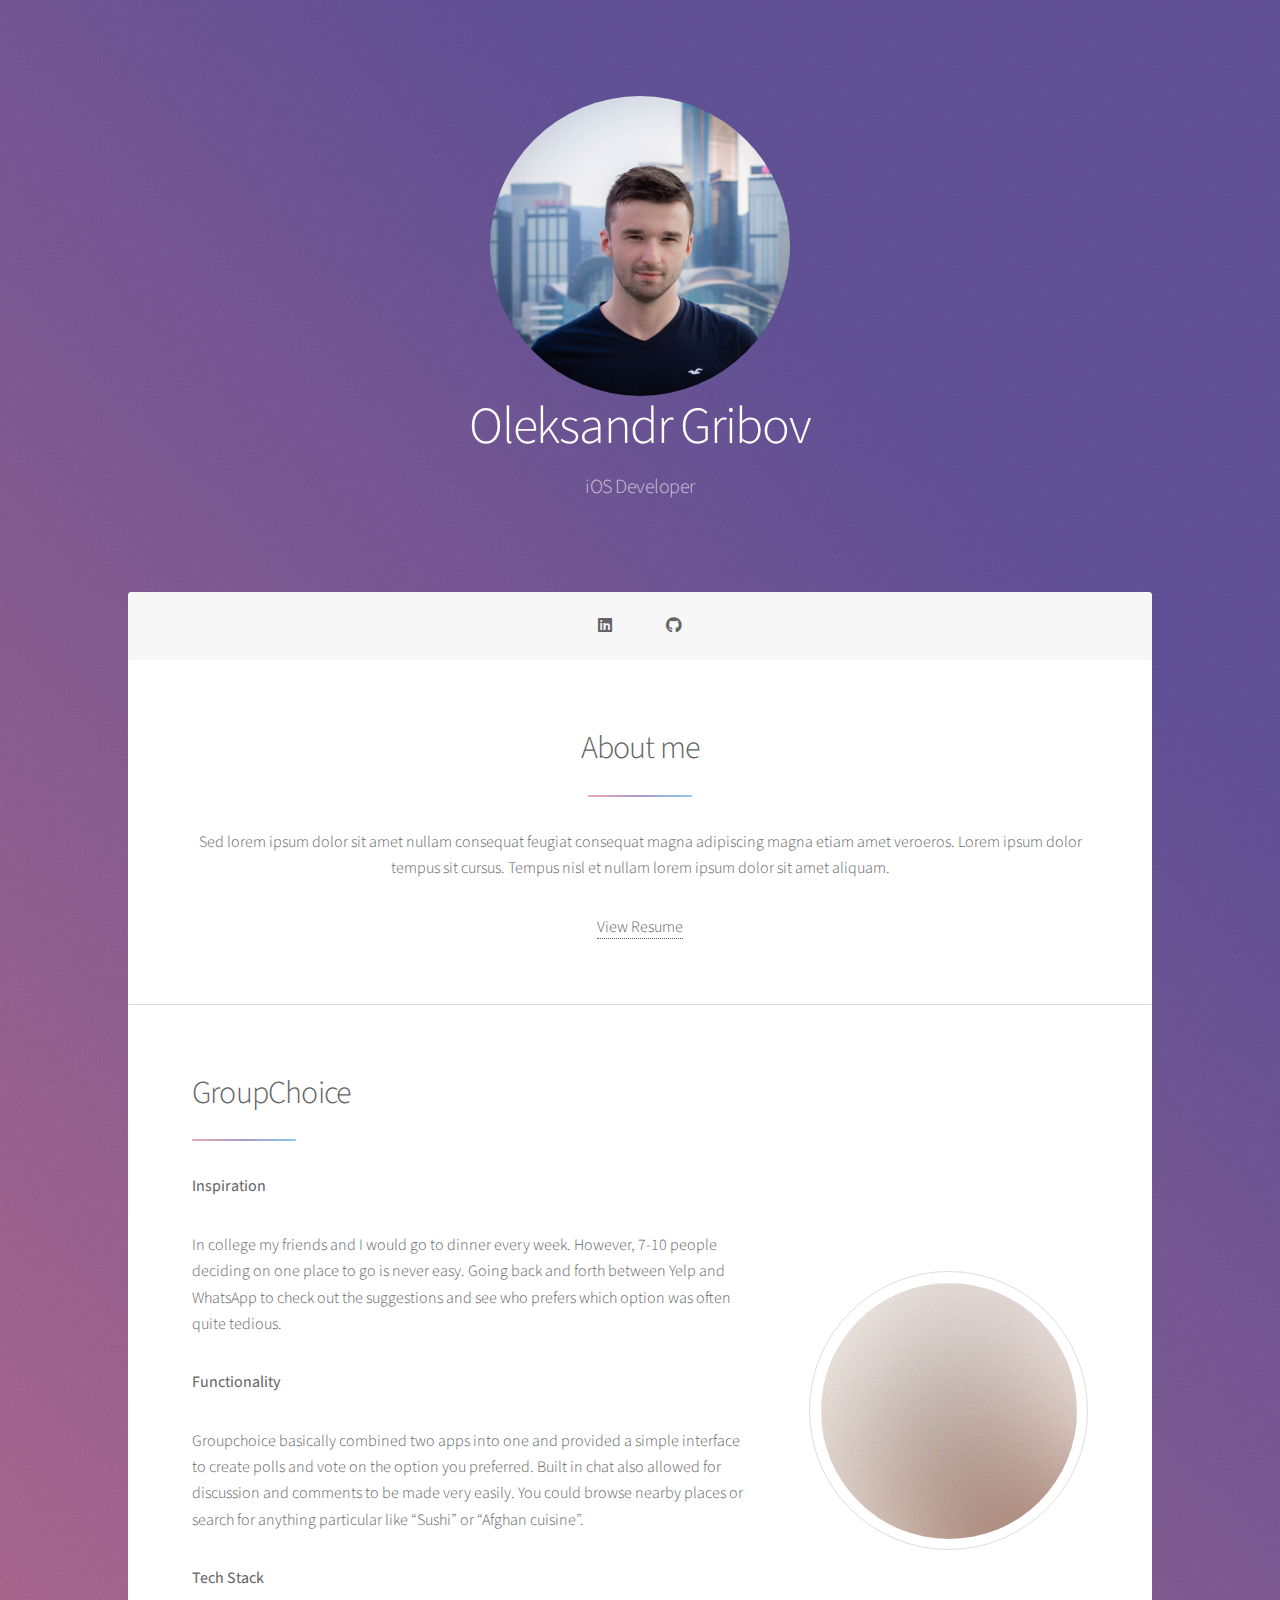
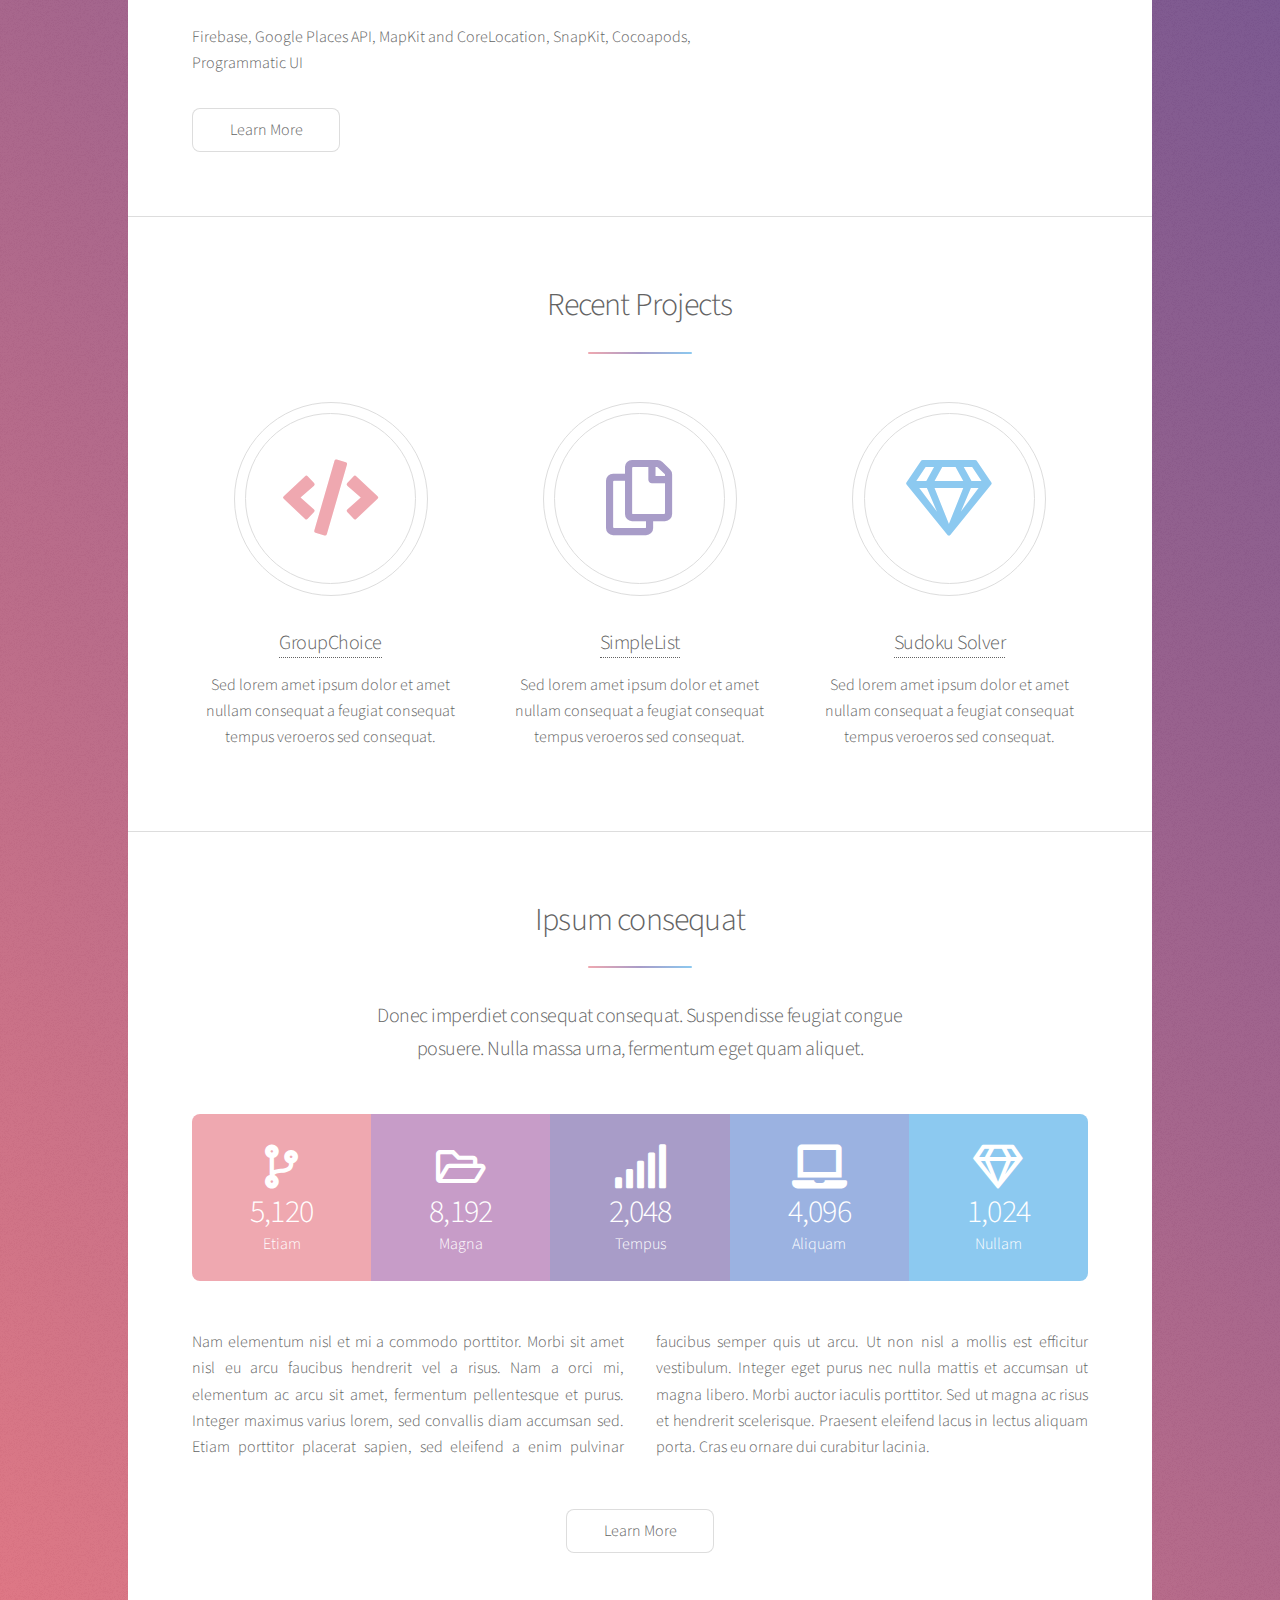
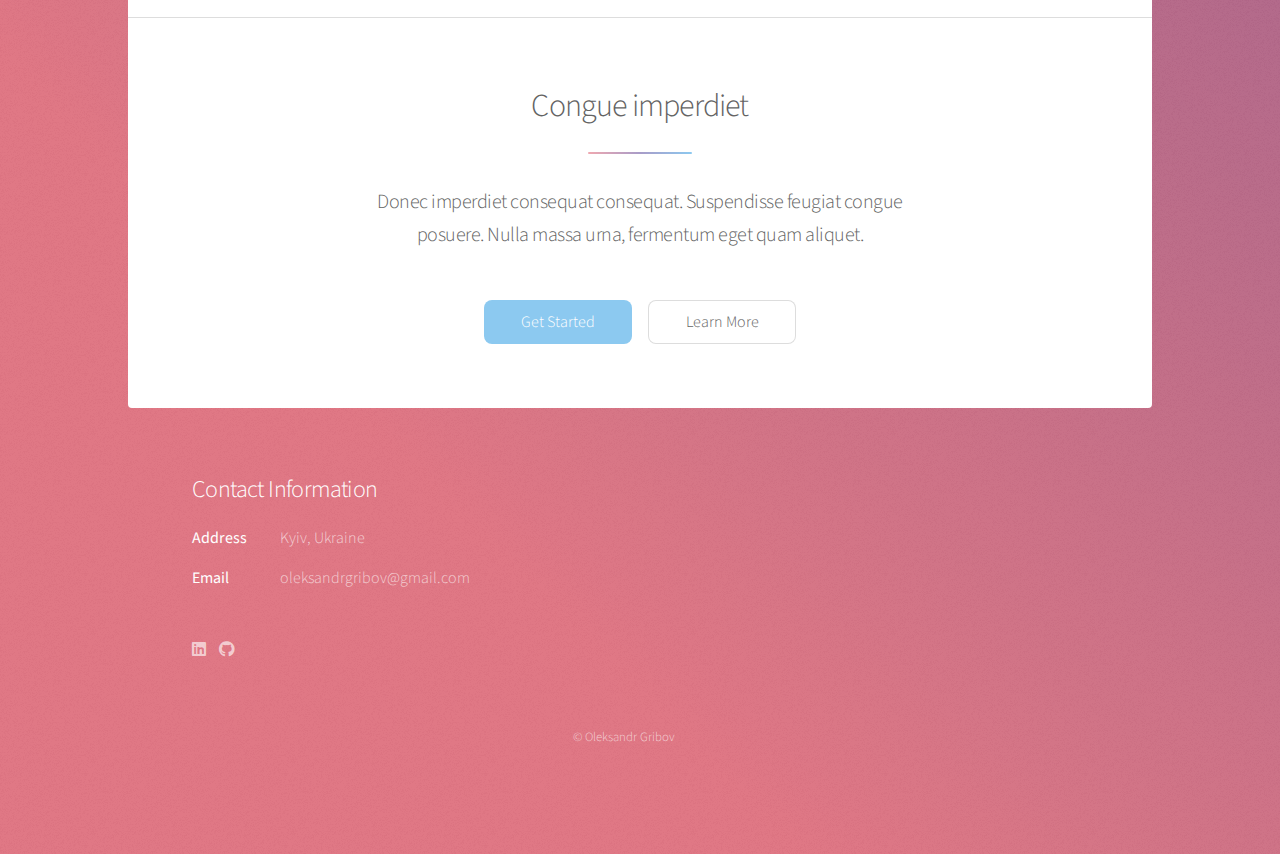
==== index.html @ 86260052 "website files" ====
<!DOCTYPE HTML>
<!--
	Stellar by HTML5 UP
	html5up.net | @ajlkn
	Free for personal and commercial use under the CCA 3.0 license (html5up.net/license)
-->
<html>
	<head>
		<title>Stellar by HTML5 UP</title>
		<meta charset="utf-8" />
		<meta name="viewport" content="width=device-width, initial-scale=1, user-scalable=no" />
		<link rel="stylesheet" href="assets/css/main.css" />
		<noscript><link rel="stylesheet" href="assets/css/noscript.css" /></noscript>
	</head>
	<body class="is-preload">

		<!-- Wrapper -->
			<div id="wrapper">

				<!-- Header -->
					<header id="header" class="alt">
						<div class="image-cropper">
							<img src="images/profile_logo.JPG" class="rounded" />
						</div>
<!-- <span class="logo"><img src="images/profile_logo.JPG" class="rounded" /></span> -->
						<h1>Oleksandr Gribov</h1>
						<p>iOS Developer</p>
					</header>

				<!-- Nav -->
					<nav id="nav">
						<ul>
							<li><a href="https://www.linkedin.com/in/oleksandrgribov/" class="icon brands fa-linkedin"><span class="label">LinkedIn</span></a></li>
							<li><a href="https://github.com/oleksandr-gribov" class="icon brands fa-github"><span class="label">GitHub</span></a></li>
						</ul>
					</nav>

				<!-- Main -->
					<div id="main">

						<!-- Introduction -->
							<section id="intro" class="main special">
								<div class="spotlight">
									<div class="content">
										<header class="major">
											<h2>About me</h2>
										</header>
										<p>Sed lorem ipsum dolor sit amet nullam consequat feugiat consequat magna
										adipiscing magna etiam amet veroeros. Lorem ipsum dolor tempus sit cursus.
										Tempus nisl et nullam lorem ipsum dolor sit amet aliquam.</p>
										<ul class="actions special">
											<li><a href="resumeChecking.pdf" target="_blank">View Resume</a></li>
										</ul>
									</div>
									
								</div>
								
							</section>
							<!-- TEST Section -->
							<section id="intro" class="main">
								<div class="spotlight">
									<div class="content">
										<header class="major">
											<h2>GroupChoice</h2>
										</header>
										<p><b>Inspiration</b></p>
										<p> In college my friends and I would go to dinner every week. 
											 However, 7-10 people deciding on one place to go is never easy. 
											 Going back and forth between Yelp and WhatsApp to check out the suggestions
											  and see who prefers which option was often quite tedious.</p>
										<p> <b>Functionality </b></p>
										<p> Groupchoice basically combined two apps into one and provided a simple interface to create polls and vote on the option
											 you preferred. Built in chat also allowed for discussion and comments to be made very easily. 
											 You could browse nearby places or search for anything particular like “Sushi” or “Afghan cuisine”. </p>
										<p> <b>Tech Stack </b></p>
										<p> Firebase, Google Places API, MapKit and CoreLocation, SnapKit, Cocoapods, Programmatic UI </p>
										<ul class="actions">
											<li><a href="generic.html" class="button">Learn More</a></li>
										</ul>
									</div>
									<span class="image"><img src="images/pic01.jpg" alt="" /></span>
								</div>
							</section>
						<!-- First Section -->
							<section id="first" class="main special">
								<header class="major">
									<h2>Recent Projects</h2>
								</header>
								<ul class="features">
									<li>
										<span class="icon solid major style1 fa-code"></span>
										<h3><a href="GroupChoice.html.html" class="title">GroupChoice</a></h3>
										<p>Sed lorem amet ipsum dolor et amet nullam consequat a feugiat consequat tempus veroeros sed consequat.</p>
									</li>
									<li>
										<span class="icon major style3 fa-copy"></span>
										<h3><a href="generic.html" class="title">SimpleList</a></h3>
										<p>Sed lorem amet ipsum dolor et amet nullam consequat a feugiat consequat tempus veroeros sed consequat.</p>
									</li>
									<li>
										<span class="icon major style5 fa-gem"></span>
										<h3><a href="generic.html" class="title">Sudoku Solver</a></h3>
										<p>Sed lorem amet ipsum dolor et amet nullam consequat a feugiat consequat tempus veroeros sed consequat.</p>
									</li>
								</ul>
								<footer class="major">
									
								</footer>
							</section>

						<!-- Second Section -->
							<section id="second" class="main special">
								<header class="major">
									<h2>Ipsum consequat</h2>
									<p>Donec imperdiet consequat consequat. Suspendisse feugiat congue<br />
									posuere. Nulla massa urna, fermentum eget quam aliquet.</p>
								</header>
								<ul class="statistics">
									<li class="style1">
										<span class="icon solid fa-code-branch"></span>
										<strong>5,120</strong> Etiam
									</li>
									<li class="style2">
										<span class="icon fa-folder-open"></span>
										<strong>8,192</strong> Magna
									</li>
									<li class="style3">
										<span class="icon solid fa-signal"></span>
										<strong>2,048</strong> Tempus
									</li>
									<li class="style4">
										<span class="icon solid fa-laptop"></span>
										<strong>4,096</strong> Aliquam
									</li>
									<li class="style5">
										<span class="icon fa-gem"></span>
										<strong>1,024</strong> Nullam
									</li>
								</ul>
								<p class="content">Nam elementum nisl et mi a commodo porttitor. Morbi sit amet nisl eu arcu faucibus hendrerit vel a risus. Nam a orci mi, elementum ac arcu sit amet, fermentum pellentesque et purus. Integer maximus varius lorem, sed convallis diam accumsan sed. Etiam porttitor placerat sapien, sed eleifend a enim pulvinar faucibus semper quis ut arcu. Ut non nisl a mollis est efficitur vestibulum. Integer eget purus nec nulla mattis et accumsan ut magna libero. Morbi auctor iaculis porttitor. Sed ut magna ac risus et hendrerit scelerisque. Praesent eleifend lacus in lectus aliquam porta. Cras eu ornare dui curabitur lacinia.</p>
								<footer class="major">
									<ul class="actions special">
										<li><a href="generic.html" class="button">Learn More</a></li>
									</ul>
								</footer>
							</section>

						<!-- Get Started -->
							<section id="cta" class="main special">
								<header class="major">
									<h2>Congue imperdiet</h2>
									<p>Donec imperdiet consequat consequat. Suspendisse feugiat congue<br />
									posuere. Nulla massa urna, fermentum eget quam aliquet.</p>
								</header>
								<footer class="major">
									<ul class="actions special">
										<li><a href="generic.html" class="button primary">Get Started</a></li>
										<li><a href="generic.html" class="button">Learn More</a></li>
									</ul>
								</footer>
							</section>

					</div>

				<!-- Footer -->
					<footer id="footer">
						<section>
							<h2>Contact Information</h2>
							<dl class="alt">
								<dt>Address</dt>
								<dd>Kyiv, Ukraine</dd>
								<dt>Email</dt>
								<dd>oleksandrgribov@gmail.com</dd>
							</dl>
							<ul class="icons">
								
								<li><a href="https://www.linkedin.com/in/oleksandrgribov/" class="icon brands fa-linkedin"><span class="label">LinkedIn</span></a></li>
							<li><a href="https://github.com/oleksandr-gribov" class="icon brands fa-github"><span class="label">GitHub</span></a></li>
						
							</ul>
						</section>
						<p class="copyright">&copy; Oleksandr Gribov</p>
					</footer>

			</div>

		<!-- Scripts -->
			<script src="assets/js/jquery.min.js"></script>
			<script src="assets/js/jquery.scrollex.min.js"></script>
			<script src="assets/js/jquery.scrolly.min.js"></script>
			<script src="assets/js/browser.min.js"></script>
			<script src="assets/js/breakpoints.min.js"></script>
			<script src="assets/js/util.js"></script>
			<script src="assets/js/main.js"></script>

	</body>
</html>
---- assets/css/main.css ----
@import url(fontawesome-all.min.css);
@import 'https://fonts.googleapis.com/css?family=Source+Sans+Pro:300,400';

/*
	Stellar by HTML5 UP
	html5up.net | @ajlkn
	Free for personal and commercial use under the CCA 3.0 license (html5up.net/license)
*/

html, body, div, span, applet, object,
iframe, h1, h2, h3, h4, h5, h6, p, blockquote,
pre, a, abbr, acronym, address, big, cite,
code, del, dfn, em, img, ins, kbd, q, s, samp,
small, strike, strong, sub, sup, tt, var, b,
u, i, center, dl, dt, dd, ol, ul, li, fieldset,
form, label, legend, table, caption, tbody,
tfoot, thead, tr, th, td, article, aside,
canvas, details, embed, figure, figcaption,
footer, header, hgroup, menu, nav, output, ruby,
section, summary, time, mark, audio, video {
	margin: 0;
	padding: 0;
	border: 0;
	font-size: 100%;
	font: inherit;
	vertical-align: baseline;}

article, aside, details, figcaption, figure,
footer, header, hgroup, menu, nav, section {
	display: block;}

body {
	line-height: 1;
}

ol, ul {
	list-style: none;
}

blockquote, q {
	quotes: none;
}

	blockquote:before, blockquote:after, q:before, q:after {
		content: '';
		content: none;
	}

table {
	border-collapse: collapse;
	border-spacing: 0;
}

body {
	-webkit-text-size-adjust: none;
}

mark {
	background-color: transparent;
	color: inherit;
}

input::-moz-focus-inner {
	border: 0;
	padding: 0;
}

input, select, textarea {
	-moz-appearance: none;
	-webkit-appearance: none;
	-ms-appearance: none;
	appearance: none;
}

/* Basic */

	@-ms-viewport {
		width: device-width;
	}

	body {
		-ms-overflow-style: scrollbar;
	}

	@media screen and (max-width: 480px) {

		html, body {
			min-width: 320px;
		}

	}

	html {
		box-sizing: border-box;
	}

	*, *:before, *:after {
		box-sizing: inherit;
	}

	body {
		background-color: #935d8c;
		background-image: url("images/overlay.png"), -moz-linear-gradient(45deg, #e37682 15%, #5f4d93 85%);
		background-image: url("images/overlay.png"), -webkit-linear-gradient(45deg, #e37682 15%, #5f4d93 85%);
		background-image: url("images/overlay.png"), -ms-linear-gradient(45deg, #e37682 15%, #5f4d93 85%);
		background-image: url("images/overlay.png"), linear-gradient(45deg, #e37682 15%, #5f4d93 85%);
	}

		body.is-preload *, body.is-preload *:before, body.is-preload *:after {
			-moz-animation: none !important;
			-webkit-animation: none !important;
			-ms-animation: none !important;
			animation: none !important;
			-moz-transition: none !important;
			-webkit-transition: none !important;
			-ms-transition: none !important;
			transition: none !important;
		}

/* Type */

	body {
		background-color: #935d8c;
		color: rgba(255, 255, 255, 0.65);
	}

	body, input, select, textarea {
		font-family: "Source Sans Pro", Helvetica, sans-serif;
		font-size: 17pt;
		font-weight: 300;
		line-height: 1.65;
	}

		@media screen and (max-width: 1680px) {

			body, input, select, textarea {
				font-size: 14pt;
			}

		}

		@media screen and (max-width: 1280px) {

			body, input, select, textarea {
				font-size: 12pt;
			}

		}

		@media screen and (max-width: 360px) {

			body, input, select, textarea {
				font-size: 11pt;
			}

		}

	a {
		-moz-transition: color 0.2s ease, border-bottom 0.2s ease;
		-webkit-transition: color 0.2s ease, border-bottom 0.2s ease;
		-ms-transition: color 0.2s ease, border-bottom 0.2s ease;
		transition: color 0.2s ease, border-bottom 0.2s ease;
		text-decoration: none;
		border-bottom: dotted 1px;
		color: inherit;
	}

		a:hover {
			border-bottom-color: transparent;
		}

	strong, b {
		font-weight: 400;
	}

	em, i {
		font-style: italic;
	}

	p {
		margin: 0 0 2em 0;
	}

		p.content {
			-moz-columns: 20em 2;
			-webkit-columns: 20em 2;
			-ms-columns: 20em 2;
			columns: 20em 2;
			-moz-column-gap: 2em;
			-webkit-column-gap: 2em;
			-ms-column-gap: 2em;
			column-gap: 2em;
			text-align: justify;
		}

	h1, h2, h3, h4, h5, h6 {
		font-weight: 300;
		line-height: 1.5;
		margin: 0 0 0.7em 0;
		letter-spacing: -0.025em;
	}

		h1 a, h2 a, h3 a, h4 a, h5 a, h6 a {
			color: inherit;
			text-decoration: none;
		}

	h1 {
		font-size: 2.5em;
		line-height: 1.2;
	}

	h2 {
		font-size: 1.5em;
	}

	h3 {
		font-size: 1.25em;
	}

	h4 {
		font-size: 1.1em;
	}

	h5 {
		font-size: 0.9em;
	}

	h6 {
		font-size: 0.7em;
	}

	@media screen and (max-width: 736px) {

		h1 {
			font-size: 2em;
		}

	}

	sub {
		font-size: 0.8em;
		position: relative;
		top: 0.5em;
	}

	sup {
		font-size: 0.8em;
		position: relative;
		top: -0.5em;
	}

	blockquote {
		border-left: solid 4px;
		font-style: italic;
		margin: 0 0 2em 0;
		padding: 0.5em 0 0.5em 2em;
	}

	code {
		border-radius: 8px;
		border: solid 1px;
		font-family: "Courier New", monospace;
		font-size: 0.9em;
		margin: 0 0.25em;
		padding: 0.25em 0.65em;
	}

	pre {
		-webkit-overflow-scrolling: touch;
		font-family: "Courier New", monospace;
		font-size: 0.9em;
		margin: 0 0 2em 0;
	}

		pre code {
			display: block;
			line-height: 1.75;
			padding: 1em 1.5em;
			overflow-x: auto;
		}

	hr {
		border: 0;
		border-bottom: solid 1px;
		margin: 2em 0;
	}

		hr.major {
			margin: 3em 0;
		}

	.align-left {
		text-align: left;
	}

	.align-center {
		text-align: center;
	}

	.align-right {
		text-align: right;
	}

	input, select, textarea {
		color: #ffffff;
	}

	a:hover {
		color: #ffffff;
	}

	strong, b {
		color: #ffffff;
	}

	h1, h2, h3, h4, h5, h6 {
		color: #ffffff;
	}

	blockquote {
		border-left-color: rgba(255, 255, 255, 0.35);
	}

	code {
		background: rgba(255, 255, 255, 0.075);
		border-color: rgba(255, 255, 255, 0.35);
	}

	hr {
		border-bottom-color: rgba(255, 255, 255, 0.35);
	}

/* Row */

	.row {
		display: flex;
		flex-wrap: wrap;
		box-sizing: border-box;
		align-items: stretch;
	}

		.row > * {
			box-sizing: border-box;
		}

		.row.gtr-uniform > * > :last-child {
			margin-bottom: 0;
		}

		.row.aln-left {
			justify-content: flex-start;
		}

		.row.aln-center {
			justify-content: center;
		}

		.row.aln-right {
			justify-content: flex-end;
		}

		.row.aln-top {
			align-items: flex-start;
		}

		.row.aln-middle {
			align-items: center;
		}

		.row.aln-bottom {
			align-items: flex-end;
		}

		.row > .imp {
			order: -1;
		}

		.row > .col-1 {
			width: 8.33333%;
		}

		.row > .off-1 {
			margin-left: 8.33333%;
		}

		.row > .col-2 {
			width: 16.66667%;
		}

		.row > .off-2 {
			margin-left: 16.66667%;
		}

		.row > .col-3 {
			width: 25%;
		}

		.row > .off-3 {
			margin-left: 25%;
		}

		.row > .col-4 {
			width: 33.33333%;
		}

		.row > .off-4 {
			margin-left: 33.33333%;
		}

		.row > .col-5 {
			width: 41.66667%;
		}

		.row > .off-5 {
			margin-left: 41.66667%;
		}

		.row > .col-6 {
			width: 50%;
		}

		.row > .off-6 {
			margin-left: 50%;
		}

		.row > .col-7 {
			width: 58.33333%;
		}

		.row > .off-7 {
			margin-left: 58.33333%;
		}

		.row > .col-8 {
			width: 66.66667%;
		}

		.row > .off-8 {
			margin-left: 66.66667%;
		}

		.row > .col-9 {
			width: 75%;
		}

		.row > .off-9 {
			margin-left: 75%;
		}

		.row > .col-10 {
			width: 83.33333%;
		}

		.row > .off-10 {
			margin-left: 83.33333%;
		}

		.row > .col-11 {
			width: 91.66667%;
		}

		.row > .off-11 {
			margin-left: 91.66667%;
		}

		.row > .col-12 {
			width: 100%;
		}

		.row > .off-12 {
			margin-left: 100%;
		}

		.row.gtr-0 {
			margin-top: 0;
			margin-left: 0em;
		}

			.row.gtr-0 > * {
				padding: 0 0 0 0em;
			}

			.row.gtr-0.gtr-uniform {
				margin-top: 0em;
			}

				.row.gtr-0.gtr-uniform > * {
					padding-top: 0em;
				}

		.row.gtr-25 {
			margin-top: 0;
			margin-left: -0.375em;
		}

			.row.gtr-25 > * {
				padding: 0 0 0 0.375em;
			}

			.row.gtr-25.gtr-uniform {
				margin-top: -0.375em;
			}

				.row.gtr-25.gtr-uniform > * {
					padding-top: 0.375em;
				}

		.row.gtr-50 {
			margin-top: 0;
			margin-left: -0.75em;
		}

			.row.gtr-50 > * {
				padding: 0 0 0 0.75em;
			}

			.row.gtr-50.gtr-uniform {
				margin-top: -0.75em;
			}

				.row.gtr-50.gtr-uniform > * {
					padding-top: 0.75em;
				}

		.row {
			margin-top: 0;
			margin-left: -1.5em;
		}

			.row > * {
				padding: 0 0 0 1.5em;
			}

			.row.gtr-uniform {
				margin-top: -1.5em;
			}

				.row.gtr-uniform > * {
					padding-top: 1.5em;
				}

		.row.gtr-150 {
			margin-top: 0;
			margin-left: -2.25em;
		}

			.row.gtr-150 > * {
				padding: 0 0 0 2.25em;
			}

			.row.gtr-150.gtr-uniform {
				margin-top: -2.25em;
			}

				.row.gtr-150.gtr-uniform > * {
					padding-top: 2.25em;
				}

		.row.gtr-200 {
			margin-top: 0;
			margin-left: -3em;
		}

			.row.gtr-200 > * {
				padding: 0 0 0 3em;
			}

			.row.gtr-200.gtr-uniform {
				margin-top: -3em;
			}

				.row.gtr-200.gtr-uniform > * {
					padding-top: 3em;
				}

		@media screen and (max-width: 1680px) {

			.row {
				display: flex;
				flex-wrap: wrap;
				box-sizing: border-box;
				align-items: stretch;
			}

				.row > * {
					box-sizing: border-box;
				}

				.row.gtr-uniform > * > :last-child {
					margin-bottom: 0;
				}

				.row.aln-left {
					justify-content: flex-start;
				}

				.row.aln-center {
					justify-content: center;
				}

				.row.aln-right {
					justify-content: flex-end;
				}

				.row.aln-top {
					align-items: flex-start;
				}

				.row.aln-middle {
					align-items: center;
				}

				.row.aln-bottom {
					align-items: flex-end;
				}

				.row > .imp-xlarge {
					order: -1;
				}

				.row > .col-1-xlarge {
					width: 8.33333%;
				}

				.row > .off-1-xlarge {
					margin-left: 8.33333%;
				}

				.row > .col-2-xlarge {
					width: 16.66667%;
				}

				.row > .off-2-xlarge {
					margin-left: 16.66667%;
				}

				.row > .col-3-xlarge {
					width: 25%;
				}

				.row > .off-3-xlarge {
					margin-left: 25%;
				}

				.row > .col-4-xlarge {
					width: 33.33333%;
				}

				.row > .off-4-xlarge {
					margin-left: 33.33333%;
				}

				.row > .col-5-xlarge {
					width: 41.66667%;
				}

				.row > .off-5-xlarge {
					margin-left: 41.66667%;
				}

				.row > .col-6-xlarge {
					width: 50%;
				}

				.row > .off-6-xlarge {
					margin-left: 50%;
				}

				.row > .col-7-xlarge {
					width: 58.33333%;
				}

				.row > .off-7-xlarge {
					margin-left: 58.33333%;
				}

				.row > .col-8-xlarge {
					width: 66.66667%;
				}

				.row > .off-8-xlarge {
					margin-left: 66.66667%;
				}

				.row > .col-9-xlarge {
					width: 75%;
				}

				.row > .off-9-xlarge {
					margin-left: 75%;
				}

				.row > .col-10-xlarge {
					width: 83.33333%;
				}

				.row > .off-10-xlarge {
					margin-left: 83.33333%;
				}

				.row > .col-11-xlarge {
					width: 91.66667%;
				}

				.row > .off-11-xlarge {
					margin-left: 91.66667%;
				}

				.row > .col-12-xlarge {
					width: 100%;
				}

				.row > .off-12-xlarge {
					margin-left: 100%;
				}

				.row.gtr-0 {
					margin-top: 0;
					margin-left: 0em;
				}

					.row.gtr-0 > * {
						padding: 0 0 0 0em;
					}

					.row.gtr-0.gtr-uniform {
						margin-top: 0em;
					}

						.row.gtr-0.gtr-uniform > * {
							padding-top: 0em;
						}

				.row.gtr-25 {
					margin-top: 0;
					margin-left: -0.375em;
				}

					.row.gtr-25 > * {
						padding: 0 0 0 0.375em;
					}

					.row.gtr-25.gtr-uniform {
						margin-top: -0.375em;
					}

						.row.gtr-25.gtr-uniform > * {
							padding-top: 0.375em;
						}

				.row.gtr-50 {
					margin-top: 0;
					margin-left: -0.75em;
				}

					.row.gtr-50 > * {
						padding: 0 0 0 0.75em;
					}

					.row.gtr-50.gtr-uniform {
						margin-top: -0.75em;
					}

						.row.gtr-50.gtr-uniform > * {
							padding-top: 0.75em;
						}

				.row {
					margin-top: 0;
					margin-left: -1.5em;
				}

					.row > * {
						padding: 0 0 0 1.5em;
					}

					.row.gtr-uniform {
						margin-top: -1.5em;
					}

						.row.gtr-uniform > * {
							padding-top: 1.5em;
						}

				.row.gtr-150 {
					margin-top: 0;
					margin-left: -2.25em;
				}

					.row.gtr-150 > * {
						padding: 0 0 0 2.25em;
					}

					.row.gtr-150.gtr-uniform {
						margin-top: -2.25em;
					}

						.row.gtr-150.gtr-uniform > * {
							padding-top: 2.25em;
						}

				.row.gtr-200 {
					margin-top: 0;
					margin-left: -3em;
				}

					.row.gtr-200 > * {
						padding: 0 0 0 3em;
					}

					.row.gtr-200.gtr-uniform {
						margin-top: -3em;
					}

						.row.gtr-200.gtr-uniform > * {
							padding-top: 3em;
						}

		}

		@media screen and (max-width: 1280px) {

			.row {
				display: flex;
				flex-wrap: wrap;
				box-sizing: border-box;
				align-items: stretch;
			}

				.row > * {
					box-sizing: border-box;
				}

				.row.gtr-uniform > * > :last-child {
					margin-bottom: 0;
				}

				.row.aln-left {
					justify-content: flex-start;
				}

				.row.aln-center {
					justify-content: center;
				}

				.row.aln-right {
					justify-content: flex-end;
				}

				.row.aln-top {
					align-items: flex-start;
				}

				.row.aln-middle {
					align-items: center;
				}

				.row.aln-bottom {
					align-items: flex-end;
				}

				.row > .imp-large {
					order: -1;
				}

				.row > .col-1-large {
					width: 8.33333%;
				}

				.row > .off-1-large {
					margin-left: 8.33333%;
				}

				.row > .col-2-large {
					width: 16.66667%;
				}

				.row > .off-2-large {
					margin-left: 16.66667%;
				}

				.row > .col-3-large {
					width: 25%;
				}

				.row > .off-3-large {
					margin-left: 25%;
				}

				.row > .col-4-large {
					width: 33.33333%;
				}

				.row > .off-4-large {
					margin-left: 33.33333%;
				}

				.row > .col-5-large {
					width: 41.66667%;
				}

				.row > .off-5-large {
					margin-left: 41.66667%;
				}

				.row > .col-6-large {
					width: 50%;
				}

				.row > .off-6-large {
					margin-left: 50%;
				}

				.row > .col-7-large {
					width: 58.33333%;
				}

				.row > .off-7-large {
					margin-left: 58.33333%;
				}

				.row > .col-8-large {
					width: 66.66667%;
				}

				.row > .off-8-large {
					margin-left: 66.66667%;
				}

				.row > .col-9-large {
					width: 75%;
				}

				.row > .off-9-large {
					margin-left: 75%;
				}

				.row > .col-10-large {
					width: 83.33333%;
				}

				.row > .off-10-large {
					margin-left: 83.33333%;
				}

				.row > .col-11-large {
					width: 91.66667%;
				}

				.row > .off-11-large {
					margin-left: 91.66667%;
				}

				.row > .col-12-large {
					width: 100%;
				}

				.row > .off-12-large {
					margin-left: 100%;
				}

				.row.gtr-0 {
					margin-top: 0;
					margin-left: 0em;
				}

					.row.gtr-0 > * {
						padding: 0 0 0 0em;
					}

					.row.gtr-0.gtr-uniform {
						margin-top: 0em;
					}

						.row.gtr-0.gtr-uniform > * {
							padding-top: 0em;
						}

				.row.gtr-25 {
					margin-top: 0;
					margin-left: -0.375em;
				}

					.row.gtr-25 > * {
						padding: 0 0 0 0.375em;
					}

					.row.gtr-25.gtr-uniform {
						margin-top: -0.375em;
					}

						.row.gtr-25.gtr-uniform > * {
							padding-top: 0.375em;
						}

				.row.gtr-50 {
					margin-top: 0;
					margin-left: -0.75em;
				}

					.row.gtr-50 > * {
						padding: 0 0 0 0.75em;
					}

					.row.gtr-50.gtr-uniform {
						margin-top: -0.75em;
					}

						.row.gtr-50.gtr-uniform > * {
							padding-top: 0.75em;
						}

				.row {
					margin-top: 0;
					margin-left: -1.5em;
				}

					.row > * {
						padding: 0 0 0 1.5em;
					}

					.row.gtr-uniform {
						margin-top: -1.5em;
					}

						.row.gtr-uniform > * {
							padding-top: 1.5em;
						}

				.row.gtr-150 {
					margin-top: 0;
					margin-left: -2.25em;
				}

					.row.gtr-150 > * {
						padding: 0 0 0 2.25em;
					}

					.row.gtr-150.gtr-uniform {
						margin-top: -2.25em;
					}

						.row.gtr-150.gtr-uniform > * {
							padding-top: 2.25em;
						}

				.row.gtr-200 {
					margin-top: 0;
					margin-left: -3em;
				}

					.row.gtr-200 > * {
						padding: 0 0 0 3em;
					}

					.row.gtr-200.gtr-uniform {
						margin-top: -3em;
					}

						.row.gtr-200.gtr-uniform > * {
							padding-top: 3em;
						}

		}

		@media screen and (max-width: 980px) {

			.row {
				display: flex;
				flex-wrap: wrap;
				box-sizing: border-box;
				align-items: stretch;
			}

				.row > * {
					box-sizing: border-box;
				}

				.row.gtr-uniform > * > :last-child {
					margin-bottom: 0;
				}

				.row.aln-left {
					justify-content: flex-start;
				}

				.row.aln-center {
					justify-content: center;
				}

				.row.aln-right {
					justify-content: flex-end;
				}

				.row.aln-top {
					align-items: flex-start;
				}

				.row.aln-middle {
					align-items: center;
				}

				.row.aln-bottom {
					align-items: flex-end;
				}

				.row > .imp-medium {
					order: -1;
				}

				.row > .col-1-medium {
					width: 8.33333%;
				}

				.row > .off-1-medium {
					margin-left: 8.33333%;
				}

				.row > .col-2-medium {
					width: 16.66667%;
				}

				.row > .off-2-medium {
					margin-left: 16.66667%;
				}

				.row > .col-3-medium {
					width: 25%;
				}

				.row > .off-3-medium {
					margin-left: 25%;
				}

				.row > .col-4-medium {
					width: 33.33333%;
				}

				.row > .off-4-medium {
					margin-left: 33.33333%;
				}

				.row > .col-5-medium {
					width: 41.66667%;
				}

				.row > .off-5-medium {
					margin-left: 41.66667%;
				}

				.row > .col-6-medium {
					width: 50%;
				}

				.row > .off-6-medium {
					margin-left: 50%;
				}

				.row > .col-7-medium {
					width: 58.33333%;
				}

				.row > .off-7-medium {
					margin-left: 58.33333%;
				}

				.row > .col-8-medium {
					width: 66.66667%;
				}

				.row > .off-8-medium {
					margin-left: 66.66667%;
				}

				.row > .col-9-medium {
					width: 75%;
				}

				.row > .off-9-medium {
					margin-left: 75%;
				}

				.row > .col-10-medium {
					width: 83.33333%;
				}

				.row > .off-10-medium {
					margin-left: 83.33333%;
				}

				.row > .col-11-medium {
					width: 91.66667%;
				}

				.row > .off-11-medium {
					margin-left: 91.66667%;
				}

				.row > .col-12-medium {
					width: 100%;
				}

				.row > .off-12-medium {
					margin-left: 100%;
				}

				.row.gtr-0 {
					margin-top: 0;
					margin-left: 0em;
				}

					.row.gtr-0 > * {
						padding: 0 0 0 0em;
					}

					.row.gtr-0.gtr-uniform {
						margin-top: 0em;
					}

						.row.gtr-0.gtr-uniform > * {
							padding-top: 0em;
						}

				.row.gtr-25 {
					margin-top: 0;
					margin-left: -0.375em;
				}

					.row.gtr-25 > * {
						padding: 0 0 0 0.375em;
					}

					.row.gtr-25.gtr-uniform {
						margin-top: -0.375em;
					}

						.row.gtr-25.gtr-uniform > * {
							padding-top: 0.375em;
						}

				.row.gtr-50 {
					margin-top: 0;
					margin-left: -0.75em;
				}

					.row.gtr-50 > * {
						padding: 0 0 0 0.75em;
					}

					.row.gtr-50.gtr-uniform {
						margin-top: -0.75em;
					}

						.row.gtr-50.gtr-uniform > * {
							padding-top: 0.75em;
						}

				.row {
					margin-top: 0;
					margin-left: -1.5em;
				}

					.row > * {
						padding: 0 0 0 1.5em;
					}

					.row.gtr-uniform {
						margin-top: -1.5em;
					}

						.row.gtr-uniform > * {
							padding-top: 1.5em;
						}

				.row.gtr-150 {
					margin-top: 0;
					margin-left: -2.25em;
				}

					.row.gtr-150 > * {
						padding: 0 0 0 2.25em;
					}

					.row.gtr-150.gtr-uniform {
						margin-top: -2.25em;
					}

						.row.gtr-150.gtr-uniform > * {
							padding-top: 2.25em;
						}

				.row.gtr-200 {
					margin-top: 0;
					margin-left: -3em;
				}

					.row.gtr-200 > * {
						padding: 0 0 0 3em;
					}

					.row.gtr-200.gtr-uniform {
						margin-top: -3em;
					}

						.row.gtr-200.gtr-uniform > * {
							padding-top: 3em;
						}

		}

		@media screen and (max-width: 736px) {

			.row {
				display: flex;
				flex-wrap: wrap;
				box-sizing: border-box;
				align-items: stretch;
			}

				.row > * {
					box-sizing: border-box;
				}

				.row.gtr-uniform > * > :last-child {
					margin-bottom: 0;
				}

				.row.aln-left {
					justify-content: flex-start;
				}

				.row.aln-center {
					justify-content: center;
				}

				.row.aln-right {
					justify-content: flex-end;
				}

				.row.aln-top {
					align-items: flex-start;
				}

				.row.aln-middle {
					align-items: center;
				}

				.row.aln-bottom {
					align-items: flex-end;
				}

				.row > .imp-small {
					order: -1;
				}

				.row > .col-1-small {
					width: 8.33333%;
				}

				.row > .off-1-small {
					margin-left: 8.33333%;
				}

				.row > .col-2-small {
					width: 16.66667%;
				}

				.row > .off-2-small {
					margin-left: 16.66667%;
				}

				.row > .col-3-small {
					width: 25%;
				}

				.row > .off-3-small {
					margin-left: 25%;
				}

				.row > .col-4-small {
					width: 33.33333%;
				}

				.row > .off-4-small {
					margin-left: 33.33333%;
				}

				.row > .col-5-small {
					width: 41.66667%;
				}

				.row > .off-5-small {
					margin-left: 41.66667%;
				}

				.row > .col-6-small {
					width: 50%;
				}

				.row > .off-6-small {
					margin-left: 50%;
				}

				.row > .col-7-small {
					width: 58.33333%;
				}

				.row > .off-7-small {
					margin-left: 58.33333%;
				}

				.row > .col-8-small {
					width: 66.66667%;
				}

				.row > .off-8-small {
					margin-left: 66.66667%;
				}

				.row > .col-9-small {
					width: 75%;
				}

				.row > .off-9-small {
					margin-left: 75%;
				}

				.row > .col-10-small {
					width: 83.33333%;
				}

				.row > .off-10-small {
					margin-left: 83.33333%;
				}

				.row > .col-11-small {
					width: 91.66667%;
				}

				.row > .off-11-small {
					margin-left: 91.66667%;
				}

				.row > .col-12-small {
					width: 100%;
				}

				.row > .off-12-small {
					margin-left: 100%;
				}

				.row.gtr-0 {
					margin-top: 0;
					margin-left: 0em;
				}

					.row.gtr-0 > * {
						padding: 0 0 0 0em;
					}

					.row.gtr-0.gtr-uniform {
						margin-top: 0em;
					}

						.row.gtr-0.gtr-uniform > * {
							padding-top: 0em;
						}

				.row.gtr-25 {
					margin-top: 0;
					margin-left: -0.25em;
				}

					.row.gtr-25 > * {
						padding: 0 0 0 0.25em;
					}

					.row.gtr-25.gtr-uniform {
						margin-top: -0.25em;
					}

						.row.gtr-25.gtr-uniform > * {
							padding-top: 0.25em;
						}

				.row.gtr-50 {
					margin-top: 0;
					margin-left: -0.5em;
				}

					.row.gtr-50 > * {
						padding: 0 0 0 0.5em;
					}

					.row.gtr-50.gtr-uniform {
						margin-top: -0.5em;
					}

						.row.gtr-50.gtr-uniform > * {
							padding-top: 0.5em;
						}

				.row {
					margin-top: 0;
					margin-left: -1em;
				}

					.row > * {
						padding: 0 0 0 1em;
					}

					.row.gtr-uniform {
						margin-top: -1em;
					}

						.row.gtr-uniform > * {
							padding-top: 1em;
						}

				.row.gtr-150 {
					margin-top: 0;
					margin-left: -1.5em;
				}

					.row.gtr-150 > * {
						padding: 0 0 0 1.5em;
					}

					.row.gtr-150.gtr-uniform {
						margin-top: -1.5em;
					}

						.row.gtr-150.gtr-uniform > * {
							padding-top: 1.5em;
						}

				.row.gtr-200 {
					margin-top: 0;
					margin-left: -2em;
				}

					.row.gtr-200 > * {
						padding: 0 0 0 2em;
					}

					.row.gtr-200.gtr-uniform {
						margin-top: -2em;
					}

						.row.gtr-200.gtr-uniform > * {
							padding-top: 2em;
						}

		}

		@media screen and (max-width: 480px) {

			.row {
				display: flex;
				flex-wrap: wrap;
				box-sizing: border-box;
				align-items: stretch;
			}

				.row > * {
					box-sizing: border-box;
				}

				.row.gtr-uniform > * > :last-child {
					margin-bottom: 0;
				}

				.row.aln-left {
					justify-content: flex-start;
				}

				.row.aln-center {
					justify-content: center;
				}

				.row.aln-right {
					justify-content: flex-end;
				}

				.row.aln-top {
					align-items: flex-start;
				}

				.row.aln-middle {
					align-items: center;
				}

				.row.aln-bottom {
					align-items: flex-end;
				}

				.row > .imp-xsmall {
					order: -1;
				}

				.row > .col-1-xsmall {
					width: 8.33333%;
				}

				.row > .off-1-xsmall {
					margin-left: 8.33333%;
				}

				.row > .col-2-xsmall {
					width: 16.66667%;
				}

				.row > .off-2-xsmall {
					margin-left: 16.66667%;
				}

				.row > .col-3-xsmall {
					width: 25%;
				}

				.row > .off-3-xsmall {
					margin-left: 25%;
				}

				.row > .col-4-xsmall {
					width: 33.33333%;
				}

				.row > .off-4-xsmall {
					margin-left: 33.33333%;
				}

				.row > .col-5-xsmall {
					width: 41.66667%;
				}

				.row > .off-5-xsmall {
					margin-left: 41.66667%;
				}

				.row > .col-6-xsmall {
					width: 50%;
				}

				.row > .off-6-xsmall {
					margin-left: 50%;
				}

				.row > .col-7-xsmall {
					width: 58.33333%;
				}

				.row > .off-7-xsmall {
					margin-left: 58.33333%;
				}

				.row > .col-8-xsmall {
					width: 66.66667%;
				}

				.row > .off-8-xsmall {
					margin-left: 66.66667%;
				}

				.row > .col-9-xsmall {
					width: 75%;
				}

				.row > .off-9-xsmall {
					margin-left: 75%;
				}

				.row > .col-10-xsmall {
					width: 83.33333%;
				}

				.row > .off-10-xsmall {
					margin-left: 83.33333%;
				}

				.row > .col-11-xsmall {
					width: 91.66667%;
				}

				.row > .off-11-xsmall {
					margin-left: 91.66667%;
				}

				.row > .col-12-xsmall {
					width: 100%;
				}

				.row > .off-12-xsmall {
					margin-left: 100%;
				}

				.row.gtr-0 {
					margin-top: 0;
					margin-left: 0em;
				}

					.row.gtr-0 > * {
						padding: 0 0 0 0em;
					}

					.row.gtr-0.gtr-uniform {
						margin-top: 0em;
					}

						.row.gtr-0.gtr-uniform > * {
							padding-top: 0em;
						}

				.row.gtr-25 {
					margin-top: 0;
					margin-left: -0.3125em;
				}

					.row.gtr-25 > * {
						padding: 0 0 0 0.3125em;
					}

					.row.gtr-25.gtr-uniform {
						margin-top: -0.3125em;
					}

						.row.gtr-25.gtr-uniform > * {
							padding-top: 0.3125em;
						}

				.row.gtr-50 {
					margin-top: 0;
					margin-left: -0.625em;
				}

					.row.gtr-50 > * {
						padding: 0 0 0 0.625em;
					}

					.row.gtr-50.gtr-uniform {
						margin-top: -0.625em;
					}

						.row.gtr-50.gtr-uniform > * {
							padding-top: 0.625em;
						}

				.row {
					margin-top: 0;
					margin-left: -1.25em;
				}

					.row > * {
						padding: 0 0 0 1.25em;
					}

					.row.gtr-uniform {
						margin-top: -1.25em;
					}

						.row.gtr-uniform > * {
							padding-top: 1.25em;
						}

				.row.gtr-150 {
					margin-top: 0;
					margin-left: -1.875em;
				}

					.row.gtr-150 > * {
						padding: 0 0 0 1.875em;
					}

					.row.gtr-150.gtr-uniform {
						margin-top: -1.875em;
					}

						.row.gtr-150.gtr-uniform > * {
							padding-top: 1.875em;
						}

				.row.gtr-200 {
					margin-top: 0;
					margin-left: -2.5em;
				}

					.row.gtr-200 > * {
						padding: 0 0 0 2.5em;
					}

					.row.gtr-200.gtr-uniform {
						margin-top: -2.5em;
					}

						.row.gtr-200.gtr-uniform > * {
							padding-top: 2.5em;
						}

		}

/* Box */

	.box {
		border-radius: 8px;
		border: solid;
		margin-bottom: 2em;
		padding: 1.5em;
	}

		.box > :last-child,
		.box > :last-child > :last-child,
		.box > :last-child > :last-child > :last-child {
			margin-bottom: 0;
		}

		.box.alt {
			border: 0;
			border-radius: 0;
			padding: 0;
		}

	.box {
		border-color: rgba(255, 255, 255, 0.35);
	}

/* Button */

	input[type="submit"],
	input[type="reset"],
	input[type="button"],
	button,
	.button {
		-moz-appearance: none;
		-webkit-appearance: none;
		-ms-appearance: none;
		appearance: none;
		-moz-transition: background-color 0.2s ease-in-out, color 0.2s ease-in-out;
		-webkit-transition: background-color 0.2s ease-in-out, color 0.2s ease-in-out;
		-ms-transition: background-color 0.2s ease-in-out, color 0.2s ease-in-out;
		transition: background-color 0.2s ease-in-out, color 0.2s ease-in-out;
		border-radius: 8px;
		border: 0;
		cursor: pointer;
		display: inline-block;
		font-weight: 300;
		height: 2.75em;
		line-height: 2.75em;
		min-width: 9.25em;
		padding: 0 1.5em;
		text-align: center;
		text-decoration: none;
		white-space: nowrap;
	}

		input[type="submit"].icon,
		input[type="reset"].icon,
		input[type="button"].icon,
		button.icon,
		.button.icon {
			padding-left: 1.35em;
		}

			input[type="submit"].icon:before,
			input[type="reset"].icon:before,
			input[type="button"].icon:before,
			button.icon:before,
			.button.icon:before {
				margin-right: 0.5em;
			}

		input[type="submit"].fit,
		input[type="reset"].fit,
		input[type="button"].fit,
		button.fit,
		.button.fit {
			width: 100%;
		}

		input[type="submit"].small,
		input[type="reset"].small,
		input[type="button"].small,
		button.small,
		.button.small {
			font-size: 0.8em;
		}

		input[type="submit"].large,
		input[type="reset"].large,
		input[type="button"].large,
		button.large,
		.button.large {
			font-size: 1.35em;
		}

		input[type="submit"].disabled, input[type="submit"]:disabled,
		input[type="reset"].disabled,
		input[type="reset"]:disabled,
		input[type="button"].disabled,
		input[type="button"]:disabled,
		button.disabled,
		button:disabled,
		.button.disabled,
		.button:disabled {
			pointer-events: none;
			opacity: 0.25;
		}

		@media screen and (max-width: 736px) {

			input[type="submit"],
			input[type="reset"],
			input[type="button"],
			button,
			.button {
				min-width: 0;
			}

		}

	input[type="submit"],
	input[type="reset"],
	input[type="button"],
	button,
	.button {
		background-color: transparent;
		box-shadow: inset 0 0 0 1px rgba(255, 255, 255, 0.35);
		color: #ffffff !important;
	}

		input[type="submit"]:hover,
		input[type="reset"]:hover,
		input[type="button"]:hover,
		button:hover,
		.button:hover {
			background-color: rgba(255, 255, 255, 0.075);
		}

		input[type="submit"]:active,
		input[type="reset"]:active,
		input[type="button"]:active,
		button:active,
		.button:active {
			background-color: rgba(255, 255, 255, 0.2);
		}

		input[type="submit"].icon:before,
		input[type="reset"].icon:before,
		input[type="button"].icon:before,
		button.icon:before,
		.button.icon:before {
			color: rgba(255, 255, 255, 0.5);
		}

		input[type="submit"].primary,
		input[type="reset"].primary,
		input[type="button"].primary,
		button.primary,
		.button.primary {
			background-color: #8cc9f0;
			color: #ffffff !important;
			box-shadow: none;
		}

			input[type="submit"].primary:hover,
			input[type="reset"].primary:hover,
			input[type="button"].primary:hover,
			button.primary:hover,
			.button.primary:hover {
				background-color: #9acff2;
			}

			input[type="submit"].primary:active,
			input[type="reset"].primary:active,
			input[type="button"].primary:active,
			button.primary:active,
			.button.primary:active {
				background-color: #7ec3ee;
			}

			input[type="submit"].primary.icon:before,
			input[type="reset"].primary.icon:before,
			input[type="button"].primary.icon:before,
			button.primary.icon:before,
			.button.primary.icon:before {
				color: #ffffff !important;
			}

/* Form */

	form {
		margin: 0 0 2em 0;
	}

	label {
		display: block;
		font-size: 0.9em;
		font-weight: 400;
		margin: 0 0 1em 0;
	}

	input[type="text"],
	input[type="password"],
	input[type="email"],
	select,
	textarea {
		-moz-appearance: none;
		-webkit-appearance: none;
		-ms-appearance: none;
		appearance: none;
		border-radius: 8px;
		border: solid 1px;
		color: inherit;
		display: block;
		outline: 0;
		padding: 0 1em;
		text-decoration: none;
		width: 100%;
	}

		input[type="text"]:invalid,
		input[type="password"]:invalid,
		input[type="email"]:invalid,
		select:invalid,
		textarea:invalid {
			box-shadow: none;
		}

	select {
		background-size: 1.25rem;
		background-repeat: no-repeat;
		background-position: calc(100% - 1rem) center;
		height: 2.75em;
		padding-right: 2.75em;
		text-overflow: ellipsis;
	}

		select:focus::-ms-value {
			background-color: transparent;
		}

		select::-ms-expand {
			display: none;
		}

	input[type="text"],
	input[type="password"],
	input[type="email"],
	select {
		height: 2.75em;
	}

	textarea {
		padding: 0.75em 1em;
	}

	input[type="checkbox"],
	input[type="radio"] {
		-moz-appearance: none;
		-webkit-appearance: none;
		-ms-appearance: none;
		appearance: none;
		display: block;
		float: left;
		margin-right: -2em;
		opacity: 0;
		width: 1em;
		z-index: -1;
	}

		input[type="checkbox"] + label,
		input[type="radio"] + label {
			text-decoration: none;
			cursor: pointer;
			display: inline-block;
			font-size: 1em;
			font-weight: 300;
			padding-left: 2.4em;
			padding-right: 0.75em;
			position: relative;
		}

			input[type="checkbox"] + label:before,
			input[type="radio"] + label:before {
				-moz-osx-font-smoothing: grayscale;
				-webkit-font-smoothing: antialiased;
				display: inline-block;
				font-style: normal;
				font-variant: normal;
				text-rendering: auto;
				line-height: 1;
				text-transform: none !important;
				font-family: 'Font Awesome 5 Free';
				font-weight: 900;
			}

			input[type="checkbox"] + label:before,
			input[type="radio"] + label:before {
				border-radius: 8px;
				border: solid 1px;
				content: '';
				display: inline-block;
				font-size: 0.8em;
				height: 2.0625em;
				left: 0;
				line-height: 2.0625em;
				position: absolute;
				text-align: center;
				top: 0;
				width: 2.0625em;
			}

		input[type="checkbox"]:checked + label:before,
		input[type="radio"]:checked + label:before {
			content: '\f00c';
		}

	input[type="checkbox"] + label:before {
		border-radius: 8px;
	}

	input[type="radio"] + label:before {
		border-radius: 100%;
	}

	::-webkit-input-placeholder {
		opacity: 1.0;
	}

	:-moz-placeholder {
		opacity: 1.0;
	}

	::-moz-placeholder {
		opacity: 1.0;
	}

	:-ms-input-placeholder {
		opacity: 1.0;
	}

	label {
		color: #ffffff;
	}

	input[type="text"],
	input[type="password"],
	input[type="email"],
	select,
	textarea {
		background-color: rgba(255, 255, 255, 0.075);
		border-color: rgba(255, 255, 255, 0.35);
	}

		input[type="text"]:focus,
		input[type="password"]:focus,
		input[type="email"]:focus,
		select:focus,
		textarea:focus {
			border-color: #8cc9f0;
			box-shadow: 0 0 0 1px #8cc9f0;
		}

	select {
		background-image: url("data:image/svg+xml;charset=utf8,%3Csvg xmlns='http://www.w3.org/2000/svg' width='40' height='40' preserveAspectRatio='none' viewBox='0 0 40 40'%3E%3Cpath d='M9.4,12.3l10.4,10.4l10.4-10.4c0.2-0.2,0.5-0.4,0.9-0.4c0.3,0,0.6,0.1,0.9,0.4l3.3,3.3c0.2,0.2,0.4,0.5,0.4,0.9 c0,0.4-0.1,0.6-0.4,0.9L20.7,31.9c-0.2,0.2-0.5,0.4-0.9,0.4c-0.3,0-0.6-0.1-0.9-0.4L4.3,17.3c-0.2-0.2-0.4-0.5-0.4-0.9 c0-0.4,0.1-0.6,0.4-0.9l3.3-3.3c0.2-0.2,0.5-0.4,0.9-0.4S9.1,12.1,9.4,12.3z' fill='rgba(255, 255, 255, 0.35)' /%3E%3C/svg%3E");
	}

		select option {
			color: #ffffff;
			background: #935d8c;
		}

	input[type="checkbox"] + label,
	input[type="radio"] + label {
		color: rgba(255, 255, 255, 0.65);
	}

		input[type="checkbox"] + label:before,
		input[type="radio"] + label:before {
			background: rgba(255, 255, 255, 0.075);
			border-color: rgba(255, 255, 255, 0.35);
		}

	input[type="checkbox"]:checked + label:before,
	input[type="radio"]:checked + label:before {
		background-color: #ffffff;
		border-color: #ffffff;
		color: #935d8c;
	}

	input[type="checkbox"]:focus + label:before,
	input[type="radio"]:focus + label:before {
		border-color: #8cc9f0;
		box-shadow: 0 0 0 1px #8cc9f0;
	}

	::-webkit-input-placeholder {
		color: rgba(255, 255, 255, 0.5) !important;
	}

	:-moz-placeholder {
		color: rgba(255, 255, 255, 0.5) !important;
	}

	::-moz-placeholder {
		color: rgba(255, 255, 255, 0.5) !important;
	}

	:-ms-input-placeholder {
		color: rgba(255, 255, 255, 0.5) !important;
	}

	.formerize-placeholder {
		color: rgba(255, 255, 255, 0.5) !important;
	}

/* Icon */

	.icon {
		text-decoration: none;
		-moz-transition: background-color 0.2s ease-in-out, color 0.2s ease-in-out;
		-webkit-transition: background-color 0.2s ease-in-out, color 0.2s ease-in-out;
		-ms-transition: background-color 0.2s ease-in-out, color 0.2s ease-in-out;
		transition: background-color 0.2s ease-in-out, color 0.2s ease-in-out;
		border-bottom: none;
		position: relative;
	}

		.icon:before {
			-moz-osx-font-smoothing: grayscale;
			-webkit-font-smoothing: antialiased;
			display: inline-block;
			font-style: normal;
			font-variant: normal;
			text-rendering: auto;
			line-height: 1;
			text-transform: none !important;
			font-family: 'Font Awesome 5 Free';
			font-weight: 400;
		}

		.icon > .label {
			display: none;
		}

		.icon:before {
			line-height: solid;
		}

		.icon.solid:before {
			font-weight: 900;
		}

		.icon.brands:before {
			font-family: 'Font Awesome 5 Brands';
		}

		.icon.major {
			border: solid 1px;
			display: inline-block;
			border-radius: 100%;
			padding: 0.65em;
			margin: 0 0 2em 0;
			cursor: default;
		}

			.icon.major:before {
				display: inline-block;
				font-size: 6.25rem;
				width: 2.25em;
				height: 2.25em;
				line-height: 2.2em;
				border-radius: 100%;
				border: solid 1px;
				text-align: center;
			}

		.icon.alt {
			display: inline-block;
			border: solid 1px;
			border-radius: 100%;
		}

			.icon.alt:before {
				display: block;
				font-size: 1.25em;
				width: 2em;
				height: 2em;
				text-align: center;
				line-height: 2em;
			}

		.icon.style1 {
			color: #efa8b0;
		}

		.icon.style2 {
			color: #c79cc8;
		}

		.icon.style3 {
			color: #a89cc8;
		}

		.icon.style4 {
			color: #9bb2e1;
		}

		.icon.style5 {
			color: #8cc9f0;
		}

		@media screen and (max-width: 1680px) {

			.icon.major:before {
				font-size: 5.5rem;
			}

		}

		@media screen and (max-width: 1280px) {

			.icon.major:before {
				font-size: 4.75rem;
			}

		}

		@media screen and (max-width: 736px) {

			.icon.major {
				margin: 0 0 1.5em 0;
				padding: 0.35em;
			}

				.icon.major:before {
					font-size: 3.5rem;
				}

		}

	.icon.major {
		border-color: rgba(255, 255, 255, 0.35);
	}

		.icon.major:before {
			border-color: rgba(255, 255, 255, 0.35);
		}

	.icon.alt {
		border-color: rgba(255, 255, 255, 0.35);
		color: #ffffff;
	}

		.icon.alt:hover {
			background-color: rgba(255, 255, 255, 0.075);
		}

		.icon.alt:active {
			background-color: rgba(255, 255, 255, 0.2);
		}

/* Image */
.image-cropper {
    width: 300px;
    height: 300px;  
    position: relative;
    overflow: hidden;
	border-radius: 50%;
	margin: 0 auto; 
}

img {
    display: inline;
    margin: 0 auto;
    height: 100%;
    width: auto;
}

	.image {
		border-radius: 8px;
		border: 0;
		display: inline-block;
		position: relative;
	}

		.image img {
			border-radius: 8px;
			display: block;
		}

		.image.left, .image.right {
			max-width: 40%;
		}

			.image.left img, .image.right img {
				width: 100%;
			}

		.image.left {
			float: left;
			margin: 0 1.5em 1em 0;
			top: 0.25em;
		}

		.image.right {
			float: right;
			margin: 0 0 1em 1.5em;
			top: 0.25em;
		}

		.image.fit {
			display: block;
			margin: 0 0 2em 0;
			width: 100%;
		}

			.image.fit img {
				width: 100%;
			}

		.image.main {
			display: block;
			margin: 0 0 3em 0;
			width: 100%;
		}

			.image.main img {
				width: 100%;
			}

/* List */

	ol {
		list-style: decimal;
		margin: 0 0 2em 0;
		padding-left: 1.25em;
	}

		ol li {
			padding-left: 0.25em;
		}

	ul {
		list-style: disc;
		margin: 0 0 2em 0;
		padding-left: 1em;
	}

		ul li {
			padding-left: 0.5em;
		}

		ul.alt {
			list-style: none;
			padding-left: 0;
		}

			ul.alt li {
				border-top: solid 1px;
				padding: 0.5em 0;
			}

				ul.alt li:first-child {
					border-top: 0;
					padding-top: 0;
				}

	dl {
		margin: 0 0 2em 0;
	}

		dl dt {
			display: block;
			font-weight: 400;
			margin: 0 0 1em 0;
		}

		dl dd {
			margin-left: 2em;
		}

		dl.alt dt {
			display: block;
			width: 3em;
			margin: 0;
			clear: left;
			float: left;
		}

		dl.alt dd {
			margin: 0 0 0.85em 5.5em;
		}

		dl.alt:after {
			content: '';
			display: block;
			clear: both;
		}

	ul.alt li {
		border-top-color: rgba(255, 255, 255, 0.35);
	}

	dl dt {
		color: #ffffff;
	}

/* Actions */

	ul.actions {
		display: -moz-flex;
		display: -webkit-flex;
		display: -ms-flex;
		display: flex;
		cursor: default;
		list-style: none;
		margin-left: -1em;
		padding-left: 0;
	}

		ul.actions li {
			padding: 0 0 0 1em;
			vertical-align: middle;
		}

		ul.actions.special {
			-moz-justify-content: center;
			-webkit-justify-content: center;
			-ms-justify-content: center;
			justify-content: center;
			width: 100%;
			margin-left: 0;
		}

			ul.actions.special li:first-child {
				padding-left: 0;
			}

		ul.actions.stacked {
			-moz-flex-direction: column;
			-webkit-flex-direction: column;
			-ms-flex-direction: column;
			flex-direction: column;
			margin-left: 0;
		}

			ul.actions.stacked li {
				padding: 1.3em 0 0 0;
			}

				ul.actions.stacked li:first-child {
					padding-top: 0;
				}

		ul.actions.fit {
			width: calc(100% + 1em);
		}

			ul.actions.fit li {
				-moz-flex-grow: 1;
				-webkit-flex-grow: 1;
				-ms-flex-grow: 1;
				flex-grow: 1;
				-moz-flex-shrink: 1;
				-webkit-flex-shrink: 1;
				-ms-flex-shrink: 1;
				flex-shrink: 1;
				width: 100%;
			}

				ul.actions.fit li > * {
					width: 100%;
				}

			ul.actions.fit.stacked {
				width: 100%;
			}

		@media screen and (max-width: 480px) {

			ul.actions:not(.fixed) {
				-moz-flex-direction: column;
				-webkit-flex-direction: column;
				-ms-flex-direction: column;
				flex-direction: column;
				margin-left: 0;
				width: 100% !important;
			}

				ul.actions:not(.fixed) li {
					-moz-flex-grow: 1;
					-webkit-flex-grow: 1;
					-ms-flex-grow: 1;
					flex-grow: 1;
					-moz-flex-shrink: 1;
					-webkit-flex-shrink: 1;
					-ms-flex-shrink: 1;
					flex-shrink: 1;
					padding: 1em 0 0 0;
					text-align: center;
					width: 100%;
				}

					ul.actions:not(.fixed) li > * {
						width: 100%;
					}

					ul.actions:not(.fixed) li:first-child {
						padding-top: 0;
					}

					ul.actions:not(.fixed) li input[type="submit"],
					ul.actions:not(.fixed) li input[type="reset"],
					ul.actions:not(.fixed) li input[type="button"],
					ul.actions:not(.fixed) li button,
					ul.actions:not(.fixed) li .button {
						width: 100%;
					}

						ul.actions:not(.fixed) li input[type="submit"].icon:before,
						ul.actions:not(.fixed) li input[type="reset"].icon:before,
						ul.actions:not(.fixed) li input[type="button"].icon:before,
						ul.actions:not(.fixed) li button.icon:before,
						ul.actions:not(.fixed) li .button.icon:before {
							margin-left: -0.5rem;
						}

		}

/* Icons */

	ul.icons {
		cursor: default;
		list-style: none;
		padding-left: 0;
	}

		ul.icons li {
			display: inline-block;
			padding: 0 0.65em 0 0;
		}

			ul.icons li:last-child {
				padding-right: 0 !important;
			}

/* Section/Article */

	section.special, article.special {
		text-align: center;
	}

	header.major {
		margin-bottom: 3em;
	}

		header.major h2 {
			font-size: 2em;
		}

			header.major h2:after {
				display: block;
				content: '';
				width: 3.25em;
				height: 2px;
				margin: 0.7em 0 1em 0;
				border-radius: 2px;
			}

				section.special header.major h2:after, article.special header.major h2:after {
					margin-left: auto;
					margin-right: auto;
				}

		header.major p {
			font-size: 1.25em;
			letter-spacing: -0.025em;
		}

		header.major.special {
			text-align: center;
		}

			header.major.special h2:after {
				margin-left: auto;
				margin-right: auto;
			}

	footer.major {
		margin-top: 3em;
	}

	@media screen and (max-width: 736px) {

		header.major {
			margin-bottom: 0;
		}

			header.major h2 {
				font-size: 1.5em;
			}

			header.major p {
				font-size: 1em;
				letter-spacing: 0;
			}

				header.major p br {
					display: none;
				}

		footer.major {
			margin-top: 0;
		}

	}

	header.major h2:after {
		background-color: rgba(255, 255, 255, 0.35);
	}

/* Table */

	.table-wrapper {
		-webkit-overflow-scrolling: touch;
		overflow-x: auto;
	}

	table {
		margin: 0 0 2em 0;
		width: 100%;
	}

		table tbody tr {
			border: solid 1px;
			border-left: 0;
			border-right: 0;
		}

		table td {
			padding: 0.75em 0.75em;
		}

		table th {
			font-size: 0.9em;
			font-weight: 400;
			padding: 0 0.75em 0.75em 0.75em;
			text-align: left;
		}

		table thead {
			border-bottom: solid 2px;
		}

		table tfoot {
			border-top: solid 2px;
		}

		table.alt {
			border-collapse: separate;
		}

			table.alt tbody tr td {
				border: solid 1px;
				border-left-width: 0;
				border-top-width: 0;
			}

				table.alt tbody tr td:first-child {
					border-left-width: 1px;
				}

			table.alt tbody tr:first-child td {
				border-top-width: 1px;
			}

			table.alt thead {
				border-bottom: 0;
			}

			table.alt tfoot {
				border-top: 0;
			}

	table tbody tr {
		border-color: rgba(255, 255, 255, 0.35);
	}

		table tbody tr:nth-child(2n + 1) {
			background-color: rgba(255, 255, 255, 0.075);
		}

	table th {
		color: #ffffff;
	}

	table thead {
		border-bottom-color: rgba(255, 255, 255, 0.35);
	}

	table tfoot {
		border-top-color: rgba(255, 255, 255, 0.35);
	}

	table.alt tbody tr td {
		border-color: rgba(255, 255, 255, 0.35);
	}

/* Features */

	.features {
		display: -moz-flex;
		display: -webkit-flex;
		display: -ms-flex;
		display: flex;
		-moz-flex-wrap: wrap;
		-webkit-flex-wrap: wrap;
		-ms-flex-wrap: wrap;
		flex-wrap: wrap;
		-moz-justify-content: center;
		-webkit-justify-content: center;
		-ms-justify-content: center;
		justify-content: center;
		width: calc(100% + 2em);
		margin: 0 0 3em -2em;
		padding: 0;
		list-style: none;
	}

		.features li {
			width: calc(33.33333% - 2em);
			margin-left: 2em;
			margin-top: 3em;
			padding: 0;
		}

			.features li:nth-child(1), .features li:nth-child(2), .features li:nth-child(3) {
				margin-top: 0;
			}

			.features li > :last-child {
				margin-bottom: 0;
			}

		@media screen and (max-width: 980px) {

			.features li {
				width: calc(50% - 2em);
			}

				.features li:nth-child(3) {
					margin-top: 3em;
				}

		}

		@media screen and (max-width: 736px) {

			.features {
				width: 100%;
				margin: 0 0 2em 0;
			}

				.features li {
					width: 100%;
					margin-left: 0;
					margin-top: 2em;
				}

					.features li:nth-child(2), .features li:nth-child(3) {
						margin-top: 2em;
					}

		}

/* Statistics */

	.statistics {
		display: -moz-flex;
		display: -webkit-flex;
		display: -ms-flex;
		display: flex;
		width: 100%;
		margin: 0 0 3em 0;
		padding: 0;
		list-style: none;
		cursor: default;
	}

		.statistics li {
			-moz-flex: 1;
			-webkit-flex: 1;
			-ms-flex: 1;
			flex: 1;
			padding: 1.5em;
			color: #ffffff;
			text-align: center;
		}

			.statistics li.style1 {
				background-color: #efa8b0;
			}

			.statistics li.style2 {
				background-color: #c79cc8;
			}

			.statistics li.style3 {
				background-color: #a89cc8;
			}

			.statistics li.style4 {
				background-color: #9bb2e1;
			}

			.statistics li.style5 {
				background-color: #8cc9f0;
			}

			.statistics li strong, .statistics li b {
				display: block;
				font-size: 2em;
				line-height: 1.1;
				color: inherit !important;
				font-weight: 300;
				letter-spacing: -0.025em;
			}

			.statistics li:first-child {
				border-top-left-radius: 8px;
				border-bottom-left-radius: 8px;
			}

			.statistics li:last-child {
				border-top-right-radius: 8px;
				border-bottom-right-radius: 8px;
			}

			.statistics li .icon {
				display: inline-block;
			}

				.statistics li .icon:before {
					font-size: 2.75rem;
					line-height: 1.3;
				}

		@media screen and (max-width: 980px) {

			.statistics li strong, .statistics li b {
				font-size: 1.5em;
			}

		}

		@media screen and (max-width: 736px) {

			.statistics {
				display: block;
				width: 20em;
				max-width: 100%;
				margin: 0 auto 2em auto;
			}

				.statistics li:first-child {
					border-bottom-left-radius: 0;
					border-top-right-radius: 8px;
				}

				.statistics li:last-child {
					border-top-right-radius: 0;
					border-bottom-left-radius: 8px;
				}

				.statistics li .icon:before {
					font-size: 3.75rem;
				}

				.statistics li strong, .statistics li b {
					font-size: 2.5em;
				}

		}

/* Spotlight */

	.spotlight {
		display: -moz-flex;
		display: -webkit-flex;
		display: -ms-flex;
		display: flex;
		-moz-align-items: center;
		-webkit-align-items: center;
		-ms-align-items: center;
		align-items: center;
		margin: 0 0 2em 0;
	}

		.spotlight .content {
			-moz-flex: 1;
			-webkit-flex: 1;
			-ms-flex: 1;
			flex: 1;
		}

			.spotlight .content > :last-child {
				margin-bottom: 0;
			}

			.spotlight .content header.major {
				margin: 0 0 2em 0;
			}

		.spotlight .image {
			display: inline-block;
			margin-left: 4em;
			padding: 0.65em;
			border-radius: 100%;
			border: solid 1px;
		}

			.spotlight .image img {
				display: block;
				border-radius: 100%;
				width: 16em;
			}

		@media screen and (max-width: 980px) {

			.spotlight {
				-moz-flex-direction: column-reverse;
				-webkit-flex-direction: column-reverse;
				-ms-flex-direction: column-reverse;
				flex-direction: column-reverse;
				text-align: center;
			}

				.spotlight .content {
					-moz-flex: 0 1 auto;
					-webkit-flex: 0 1 auto;
					-ms-flex: 0 1 auto;
					flex: 0 1 auto;
					width: 100%;
				}

					.spotlight .content header.major h2:after {
						margin-left: auto;
						margin-right: auto;
					}

					.spotlight .content .actions {
						-moz-justify-content: center;
						-webkit-justify-content: center;
						-ms-justify-content: center;
						justify-content: center;
						width: calc(100% + 1em);
					}

				.spotlight .image {
					-moz-flex: 0 1 auto;
					-webkit-flex: 0 1 auto;
					-ms-flex: 0 1 auto;
					flex: 0 1 auto;
					margin-left: 0;
					margin-bottom: 2em;
				}

		}

		@media screen and (max-width: 736px) {

			.spotlight .image {
				padding: 0.35em;
			}

				.spotlight .image img {
					width: 12em;
				}

		}

	.spotlight .image {
		border-color: rgba(255, 255, 255, 0.35);
	}

/* Header */

	#header {
		padding: 5em 5em 1em 5em ;
		text-align: center;
	}

		#header h1 {
			margin: 0 0 0.25em 0;
		}

		#header p {
			font-size: 1.25em;
			letter-spacing: -0.025em;
		}

		#header.alt {
			padding: 7em 5em 4em 5em ;
		}

			#header.alt h1 {
				font-size: 3.25em;
			}

			#header.alt > * {
				-moz-transition: opacity 3s ease;
				-webkit-transition: opacity 3s ease;
				-ms-transition: opacity 3s ease;
				transition: opacity 3s ease;
				-moz-transition-delay: 0.5s;
				-webkit-transition-delay: 0.5s;
				-ms-transition-delay: 0.5s;
				transition-delay: 0.5s;
				opacity: 1;
			}

			#header.alt .logo {
				-moz-transition: opacity 1.25s ease, -moz-transform 0.5s ease;
				-webkit-transition: opacity 1.25s ease, -webkit-transform 0.5s ease;
				-ms-transition: opacity 1.25s ease, -ms-transform 0.5s ease;
				transition: opacity 1.25s ease, transform 0.5s ease;
				-moz-transition-delay: 0s;
				-webkit-transition-delay: 0s;
				-ms-transition-delay: 0s;
				transition-delay: 0s;
				display: block;
				margin: 0 0 1.5em 0;
			}

				#header.alt .logo img {
					display: block;
					margin: 0 auto;
					max-width: 75%;
				}

		@media screen and (max-width: 1280px) {

			#header {
				padding: 4em 4em 0.1em 4em ;
			}

				#header.alt {
					padding: 6em 4em 3em 4em ;
				}

		}

		@media screen and (max-width: 980px) {

			#header {
				padding: 4em 3em 0.1em 3em ;
			}

				#header.alt {
					padding: 5em 3em 2em 3em ;
				}

		}

		@media screen and (max-width: 736px) {

			#header {
				padding: 3em 2em 0.1em 2em ;
			}

				#header p {
					font-size: 1em;
					letter-spacing: 0;
				}

					#header p br {
						display: none;
					}

				#header.alt {
					padding: 4em 2em 1em 2em ;
				}

					#header.alt h1 {
						font-size: 2.5em;
					}

		}

		@media screen and (max-width: 480px) {

			#header {
				padding: 3em 1.5em 0.1em 1.5em ;
			}

				#header.alt {
					padding: 4em 1.5em 1em 1.5em ;
				}

		}

		@media screen and (max-width: 360px) {

			#header {
				padding: 2.5em 1em 0.1em 1em ;
			}

				#header.alt {
					padding: 3.5em 1em 0.5em 1em ;
				}

		}

		body.is-preload #header.alt > * {
			opacity: 0;
		}

		body.is-preload #header.alt .logo {
			-moz-transform: scale(0.8) rotate(-30deg);
			-webkit-transform: scale(0.8) rotate(-30deg);
			-ms-transform: scale(0.8) rotate(-30deg);
			transform: scale(0.8) rotate(-30deg);
		}

/* Nav */

	#nav {
		-moz-transition: background-color 0.2s ease, border-top-left-radius 0.2s ease, border-top-right-radius 0.2s ease, padding 0.2s ease;
		-webkit-transition: background-color 0.2s ease, border-top-left-radius 0.2s ease, border-top-right-radius 0.2s ease, padding 0.2s ease;
		-ms-transition: background-color 0.2s ease, border-top-left-radius 0.2s ease, border-top-right-radius 0.2s ease, padding 0.2s ease;
		transition: background-color 0.2s ease, border-top-left-radius 0.2s ease, border-top-right-radius 0.2s ease, padding 0.2s ease;
		background-color: #ffffff;
		color: #636363;
		position: absolute;
		width: 64em;
		max-width: calc(100% - 4em);
		padding: 1em;
		background-color: #f7f7f7;
		border-top-left-radius: 0.25em;
		border-top-right-radius: 0.25em;
		cursor: default;
		text-align: center;
	}

		#nav input, #nav select, #nav textarea {
			color: #636363;
		}

		#nav a:hover {
			color: #636363;
		}

		#nav strong, #nav b {
			color: #636363;
		}

		#nav h1, #nav h2, #nav h3, #nav h4, #nav h5, #nav h6 {
			color: #636363;
		}

		#nav blockquote {
			border-left-color: #dddddd;
		}

		#nav code {
			background: rgba(222, 222, 222, 0.25);
			border-color: #dddddd;
		}

		#nav hr {
			border-bottom-color: #dddddd;
		}

		#nav + #main {
			padding-top: 4.25em;
		}

		#nav ul {
			margin: 0;
			padding: 0;
			list-style: none;
		}

			#nav ul li {
				-moz-transition: margin 0.2s ease;
				-webkit-transition: margin 0.2s ease;
				-ms-transition: margin 0.2s ease;
				transition: margin 0.2s ease;
				display: inline-block;
				margin: 0 0.35em;
				padding: 0;
				vertical-align: middle;
			}

				#nav ul li a {
					-moz-transition: font-size 0.2s ease;
					-webkit-transition: font-size 0.2s ease;
					-ms-transition: font-size 0.2s ease;
					transition: font-size 0.2s ease;
					display: inline-block;
					height: 2.25em;
					line-height: 2.25em;
					padding: 0 1.25em;
					border: 0;
					border-radius: 8px;
					box-shadow: inset 0 0 0 1px transparent;
				}

					#nav ul li a:hover {
						background-color: rgba(222, 222, 222, 0.25);
					}

					#nav ul li a.active {
						background-color: #ffffff;
						box-shadow: none;
					}

		#nav.alt {
			position: fixed;
			top: 0;
			padding: 0.5em 1em;
			background-color: rgba(247, 247, 247, 0.95);
			border-top-left-radius: 0;
			border-top-right-radius: 0;
			z-index: 10000;
		}

			#nav.alt ul li {
				margin: 0 0.175em;
			}

				#nav.alt ul li a {
					font-size: 0.9em;
				}

		@media screen and (max-width: 736px) {

			#nav {
				display: none;
			}

				#nav + #main {
					padding-top: 0;
				}

		}

/* Main */

	#main {
		background-color: #ffffff;
		color: #636363;
		border-radius: 0.25em;
	}

		#main input, #main select, #main textarea {
			color: #636363;
		}

		#main a:hover {
			color: #636363;
		}

		#main strong, #main b {
			color: #636363;
		}

		#main h1, #main h2, #main h3, #main h4, #main h5, #main h6 {
			color: #636363;
		}

		#main blockquote {
			border-left-color: #dddddd;
		}

		#main code {
			background: rgba(222, 222, 222, 0.25);
			border-color: #dddddd;
		}

		#main hr {
			border-bottom-color: #dddddd;
		}

		#main .box {
			border-color: #dddddd;
		}

		#main input[type="submit"],
		#main input[type="reset"],
		#main input[type="button"],
		#main button,
		#main .button {
			background-color: transparent;
			box-shadow: inset 0 0 0 1px #dddddd;
			color: #636363 !important;
		}

			#main input[type="submit"]:hover,
			#main input[type="reset"]:hover,
			#main input[type="button"]:hover,
			#main button:hover,
			#main .button:hover {
				background-color: rgba(222, 222, 222, 0.25);
			}

			#main input[type="submit"]:active,
			#main input[type="reset"]:active,
			#main input[type="button"]:active,
			#main button:active,
			#main .button:active {
				background-color: rgba(222, 222, 222, 0.5);
			}

			#main input[type="submit"].icon:before,
			#main input[type="reset"].icon:before,
			#main input[type="button"].icon:before,
			#main button.icon:before,
			#main .button.icon:before {
				color: rgba(99, 99, 99, 0.25);
			}

			#main input[type="submit"].primary,
			#main input[type="reset"].primary,
			#main input[type="button"].primary,
			#main button.primary,
			#main .button.primary {
				background-color: #8cc9f0;
				color: #ffffff !important;
				box-shadow: none;
			}

				#main input[type="submit"].primary:hover,
				#main input[type="reset"].primary:hover,
				#main input[type="button"].primary:hover,
				#main button.primary:hover,
				#main .button.primary:hover {
					background-color: #9acff2;
				}

				#main input[type="submit"].primary:active,
				#main input[type="reset"].primary:active,
				#main input[type="button"].primary:active,
				#main button.primary:active,
				#main .button.primary:active {
					background-color: #7ec3ee;
				}

				#main input[type="submit"].primary.icon:before,
				#main input[type="reset"].primary.icon:before,
				#main input[type="button"].primary.icon:before,
				#main button.primary.icon:before,
				#main .button.primary.icon:before {
					color: #ffffff !important;
				}

		#main label {
			color: #636363;
		}

		#main input[type="text"],
		#main input[type="password"],
		#main input[type="email"],
		#main select,
		#main textarea {
			background-color: rgba(222, 222, 222, 0.25);
			border-color: #dddddd;
		}

			#main input[type="text"]:focus,
			#main input[type="password"]:focus,
			#main input[type="email"]:focus,
			#main select:focus,
			#main textarea:focus {
				border-color: #8cc9f0;
				box-shadow: 0 0 0 1px #8cc9f0;
			}

		#main select {
			background-image: url("data:image/svg+xml;charset=utf8,%3Csvg xmlns='http://www.w3.org/2000/svg' width='40' height='40' preserveAspectRatio='none' viewBox='0 0 40 40'%3E%3Cpath d='M9.4,12.3l10.4,10.4l10.4-10.4c0.2-0.2,0.5-0.4,0.9-0.4c0.3,0,0.6,0.1,0.9,0.4l3.3,3.3c0.2,0.2,0.4,0.5,0.4,0.9 c0,0.4-0.1,0.6-0.4,0.9L20.7,31.9c-0.2,0.2-0.5,0.4-0.9,0.4c-0.3,0-0.6-0.1-0.9-0.4L4.3,17.3c-0.2-0.2-0.4-0.5-0.4-0.9 c0-0.4,0.1-0.6,0.4-0.9l3.3-3.3c0.2-0.2,0.5-0.4,0.9-0.4S9.1,12.1,9.4,12.3z' fill='%23dddddd' /%3E%3C/svg%3E");
		}

			#main select option {
				color: #636363;
				background: #ffffff;
			}

		#main input[type="checkbox"] + label,
		#main input[type="radio"] + label {
			color: #636363;
		}

			#main input[type="checkbox"] + label:before,
			#main input[type="radio"] + label:before {
				background: rgba(222, 222, 222, 0.25);
				border-color: #dddddd;
			}

		#main input[type="checkbox"]:checked + label:before,
		#main input[type="radio"]:checked + label:before {
			background-color: #636363;
			border-color: #636363;
			color: #ffffff;
		}

		#main input[type="checkbox"]:focus + label:before,
		#main input[type="radio"]:focus + label:before {
			border-color: #8cc9f0;
			box-shadow: 0 0 0 1px #8cc9f0;
		}

		#main ::-webkit-input-placeholder {
			color: rgba(99, 99, 99, 0.25) !important;
		}

		#main :-moz-placeholder {
			color: rgba(99, 99, 99, 0.25) !important;
		}

		#main ::-moz-placeholder {
			color: rgba(99, 99, 99, 0.25) !important;
		}

		#main :-ms-input-placeholder {
			color: rgba(99, 99, 99, 0.25) !important;
		}

		#main .formerize-placeholder {
			color: rgba(99, 99, 99, 0.25) !important;
		}

		#main .icon.major {
			border-color: #dddddd;
		}

			#main .icon.major:before {
				border-color: #dddddd;
			}

		#main .icon.alt {
			border-color: #dddddd;
			color: #636363;
		}

			#main .icon.alt:hover {
				background-color: rgba(222, 222, 222, 0.25);
			}

			#main .icon.alt:active {
				background-color: rgba(222, 222, 222, 0.5);
			}

		#main ul.alt li {
			border-top-color: #dddddd;
		}

		#main dl dt {
			color: #636363;
		}

		#main header.major h2:after {
			background-color: #dddddd;
			background-image: -moz-linear-gradient(90deg, #efa8b0, #a89cc8, #8cc9f0);
			background-image: -webkit-linear-gradient(90deg, #efa8b0, #a89cc8, #8cc9f0);
			background-image: -ms-linear-gradient(90deg, #efa8b0, #a89cc8, #8cc9f0);
			background-image: linear-gradient(90deg, #efa8b0, #a89cc8, #8cc9f0);
		}

		#main table tbody tr {
			border-color: #dddddd;
		}

			#main table tbody tr:nth-child(2n + 1) {
				background-color: rgba(222, 222, 222, 0.25);
			}

		#main table th {
			color: #636363;
		}

		#main table thead {
			border-bottom-color: #dddddd;
		}

		#main table tfoot {
			border-top-color: #dddddd;
		}

		#main table.alt tbody tr td {
			border-color: #dddddd;
		}

		#main .spotlight .image {
			border-color: #dddddd;
		}

		#main > .main {
			padding: 5em 5em 3em 5em ;
			border-top: solid 1px #dddddd;
		}

			#main > .main:first-child {
				border-top: 0;
			}

			#main > .main > .image.main:first-child {
				margin: -5em 0 5em -5em;
				width: calc(100% + 10em);
				border-top-right-radius: 0.25em;
				border-top-left-radius: 0.25em;
				border-bottom-right-radius: 0;
				border-bottom-left-radius: 0;
			}

				#main > .main > .image.main:first-child img {
					border-top-right-radius: 0.25em;
					border-top-left-radius: 0.25em;
					border-bottom-right-radius: 0;
					border-bottom-left-radius: 0;
				}

		@media screen and (max-width: 1280px) {

			#main > .main {
				padding: 4em 4em 2em 4em ;
			}

				#main > .main > .image.main:first-child {
					margin: -4em 0 4em -4em;
					width: calc(100% + 8em);
				}

		}

		@media screen and (max-width: 980px) {

			#main > .main {
				padding: 4em 3em 2em 3em ;
			}

				#main > .main > .image.main:first-child {
					margin: -4em 0 4em -3em;
					width: calc(100% + 6em);
				}

		}

		@media screen and (max-width: 736px) {

			#main > .main {
				padding: 3em 2em 1em 2em ;
			}

				#main > .main > .image.main:first-child {
					margin: -3em 0 2em -2em;
					width: calc(100% + 4em);
				}

		}

		@media screen and (max-width: 480px) {

			#main > .main {
				padding: 3em 1.5em 1em 1.5em ;
			}

				#main > .main > .image.main:first-child {
					margin: -3em 0 1.5em -1.5em;
					width: calc(100% + 3em);
				}

		}

		@media screen and (max-width: 360px) {

			#main {
				border-radius: 0;
			}

				#main > .main {
					padding: 2.5em 1em 0.5em 1em ;
				}

					#main > .main > .image.main:first-child {
						margin: -2.5em 0 1.5em -1em;
						width: calc(100% + 2em);
						border-radius: 0;
					}

						#main > .main > .image.main:first-child img {
							border-radius: 0;
						}

		}

/* Footer */

	#footer {
		display: -moz-flex;
		display: -webkit-flex;
		display: -ms-flex;
		display: flex;
		-moz-flex-wrap: wrap;
		-webkit-flex-wrap: wrap;
		-ms-flex-wrap: wrap;
		flex-wrap: wrap;
		padding: 5em 5em 3em 5em ;
		width: calc(100% + 2em);
		margin: 0 0 3em -2em;
		align-self: center;
	}

		#footer > * {
			width: calc(50% - 2em);
			margin-left: 2em;
		}

		#footer .copyright {
			width: 100%;
			margin: 2.5em 0 2em 0;
			font-size: 0.8em;
			text-align: center;
		}

		@media screen and (max-width: 1280px) {

			#footer {
				padding: 4em 4em 2em 4em ;
			}

		}

		@media screen and (max-width: 980px) {

			#footer {
				padding: 4em 3em 2em 3em ;
				display: block;
				margin: 0 0 3em 0;
				width: 100%;
			}

				#footer > * {
					width: 100%;
					margin-left: 0;
					margin-bottom: 3em;
				}

				#footer .copyright {
					text-align: left;
				}

		}

		@media screen and (max-width: 736px) {

			#footer {
				padding: 3em 2em 1em 2em ;
			}

		}

		@media screen and (max-width: 480px) {

			#footer {
				padding: 3em 1.5em 1em 1.5em ;
			}

		}

		@media screen and (max-width: 480px) {

			#footer {
				padding: 2.5em 1em 0.5em 1em ;
			}

		}

/* Wrapper */

	#wrapper {
		width: 64em;
		max-width: calc(100% - 4em);
		margin: 0 auto;
	}

		@media screen and (max-width: 480px) {

			#wrapper {
				max-width: calc(100% - 2em);
			}

		}

		@media screen and (max-width: 360px) {

			#wrapper {
				max-width: 100%;
			}

		}
---- assets/css/noscript.css ----
/*
	Stellar by HTML5 UP
	html5up.net | @ajlkn
	Free for personal and commercial use under the CCA 3.0 license (html5up.net/license)
*/

/* Header */

	body.is-preload #header.alt > * {
		opacity: 1;
	}

	body.is-preload #header.alt .logo {
		-moz-transform: none;
		-webkit-transform: none;
		-ms-transform: none;
		transform: none;
	}
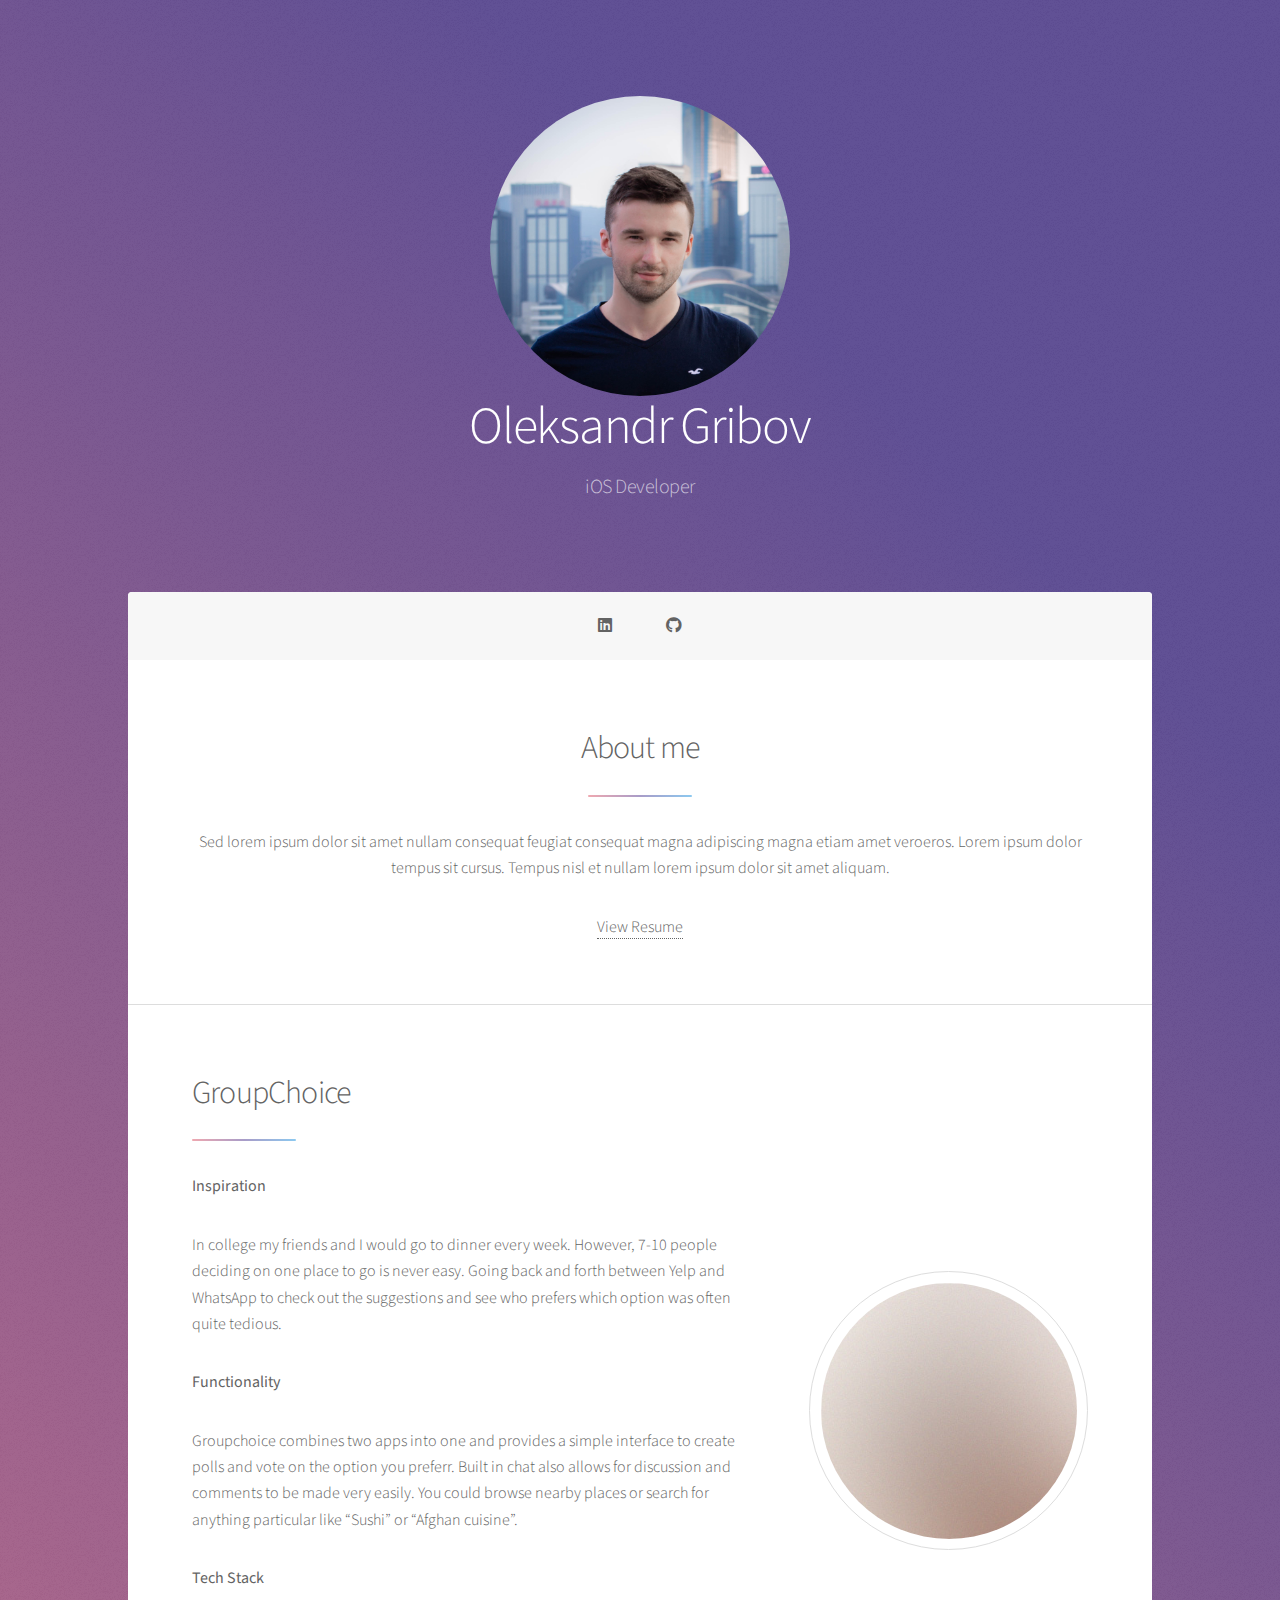
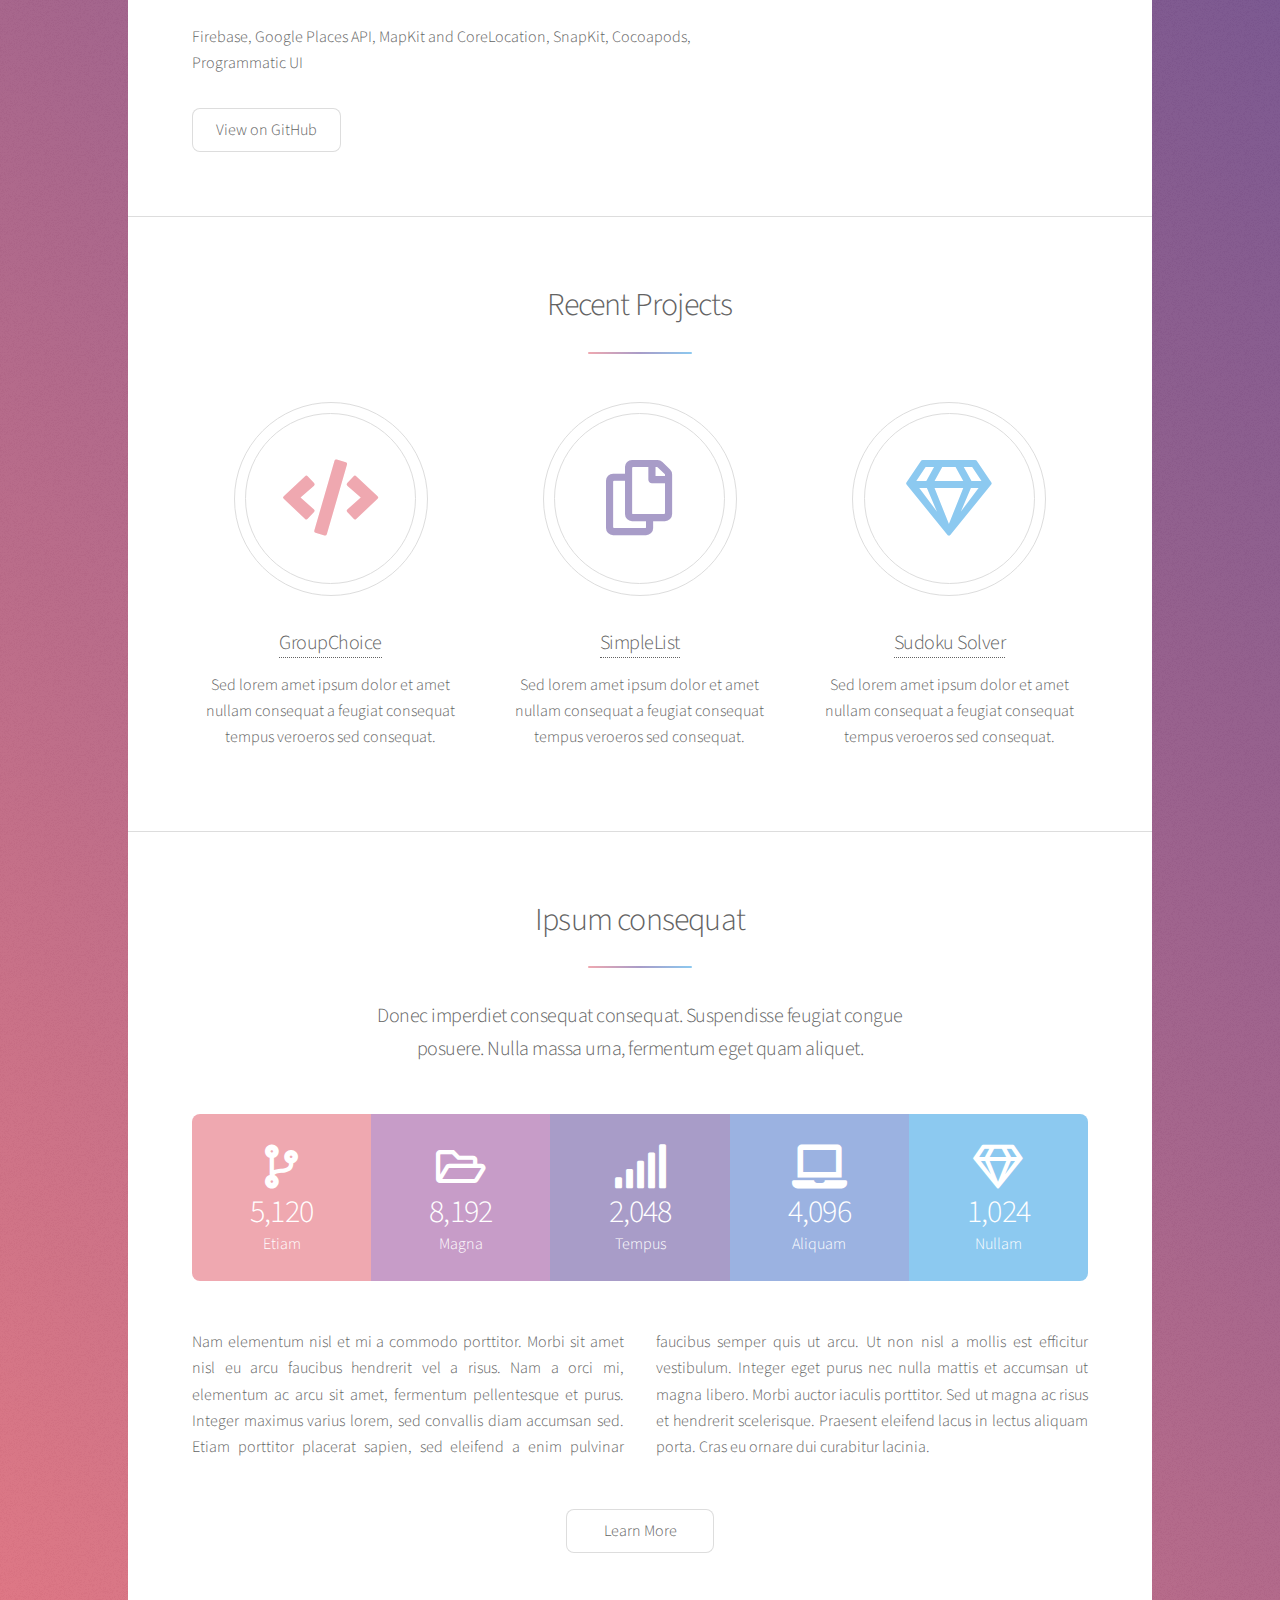
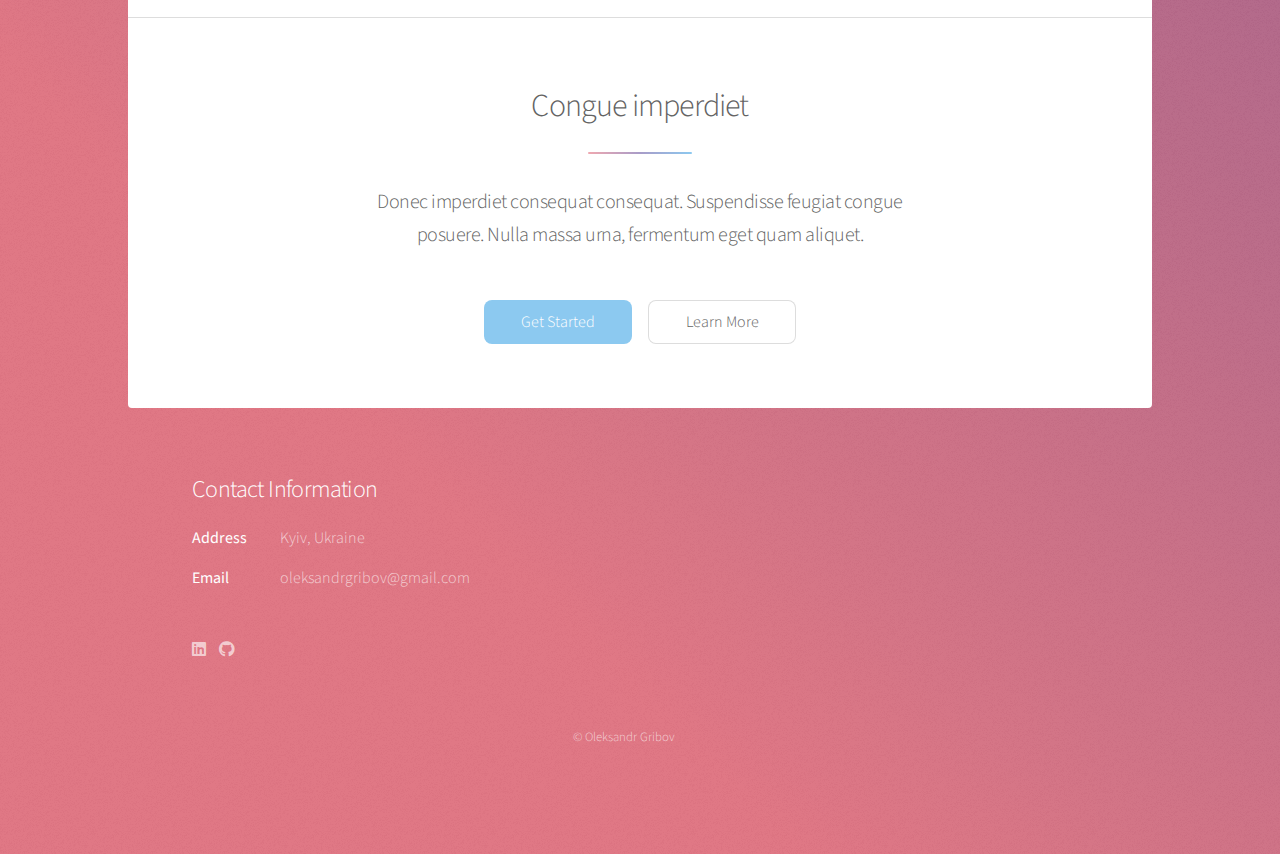
==== commit 3e38927e: "minor changes to text" ====
--- a/index.html
+++ b/index.html
@@ -1,12 +1,7 @@
 <!DOCTYPE HTML>
-<!--
-	Stellar by HTML5 UP
-	html5up.net | @ajlkn
-	Free for personal and commercial use under the CCA 3.0 license (html5up.net/license)
--->
 <html>
 	<head>
-		<title>Stellar by HTML5 UP</title>
+		<title>Oleksandr Gribov</title>
 		<meta charset="utf-8" />
 		<meta name="viewport" content="width=device-width, initial-scale=1, user-scalable=no" />
 		<link rel="stylesheet" href="assets/css/main.css" />
@@ -69,13 +64,13 @@
 											 Going back and forth between Yelp and WhatsApp to check out the suggestions
 											  and see who prefers which option was often quite tedious.</p>
 										<p> <b>Functionality </b></p>
-										<p> Groupchoice basically combined two apps into one and provided a simple interface to create polls and vote on the option
-											 you preferred. Built in chat also allowed for discussion and comments to be made very easily. 
+										<p> Groupchoice combines two apps into one and provides a simple interface to create polls and vote on the option
+											 you preferr. Built in chat also allows for discussion and comments to be made very easily. 
 											 You could browse nearby places or search for anything particular like “Sushi” or “Afghan cuisine”. </p>
 										<p> <b>Tech Stack </b></p>
 										<p> Firebase, Google Places API, MapKit and CoreLocation, SnapKit, Cocoapods, Programmatic UI </p>
 										<ul class="actions">
-											<li><a href="generic.html" class="button">Learn More</a></li>
+											<li><a href="https://github.com/oleksandr-gribov/GroupChoice" class="button">View on GitHub</a></li>
 										</ul>
 									</div>
 									<span class="image"><img src="images/pic01.jpg" alt="" /></span>
@@ -89,17 +84,17 @@
 								<ul class="features">
 									<li>
 										<span class="icon solid major style1 fa-code"></span>
-										<h3><a href="GroupChoice.html.html" class="title">GroupChoice</a></h3>
+										<h3><a href="" class="title">GroupChoice</a></h3>
 										<p>Sed lorem amet ipsum dolor et amet nullam consequat a feugiat consequat tempus veroeros sed consequat.</p>
 									</li>
 									<li>
 										<span class="icon major style3 fa-copy"></span>
-										<h3><a href="generic.html" class="title">SimpleList</a></h3>
+										<h3><a href="" class="title">SimpleList</a></h3>
 										<p>Sed lorem amet ipsum dolor et amet nullam consequat a feugiat consequat tempus veroeros sed consequat.</p>
 									</li>
 									<li>
 										<span class="icon major style5 fa-gem"></span>
-										<h3><a href="generic.html" class="title">Sudoku Solver</a></h3>
+										<h3><a href="" class="title">Sudoku Solver</a></h3>
 										<p>Sed lorem amet ipsum dolor et amet nullam consequat a feugiat consequat tempus veroeros sed consequat.</p>
 									</li>
 								</ul>
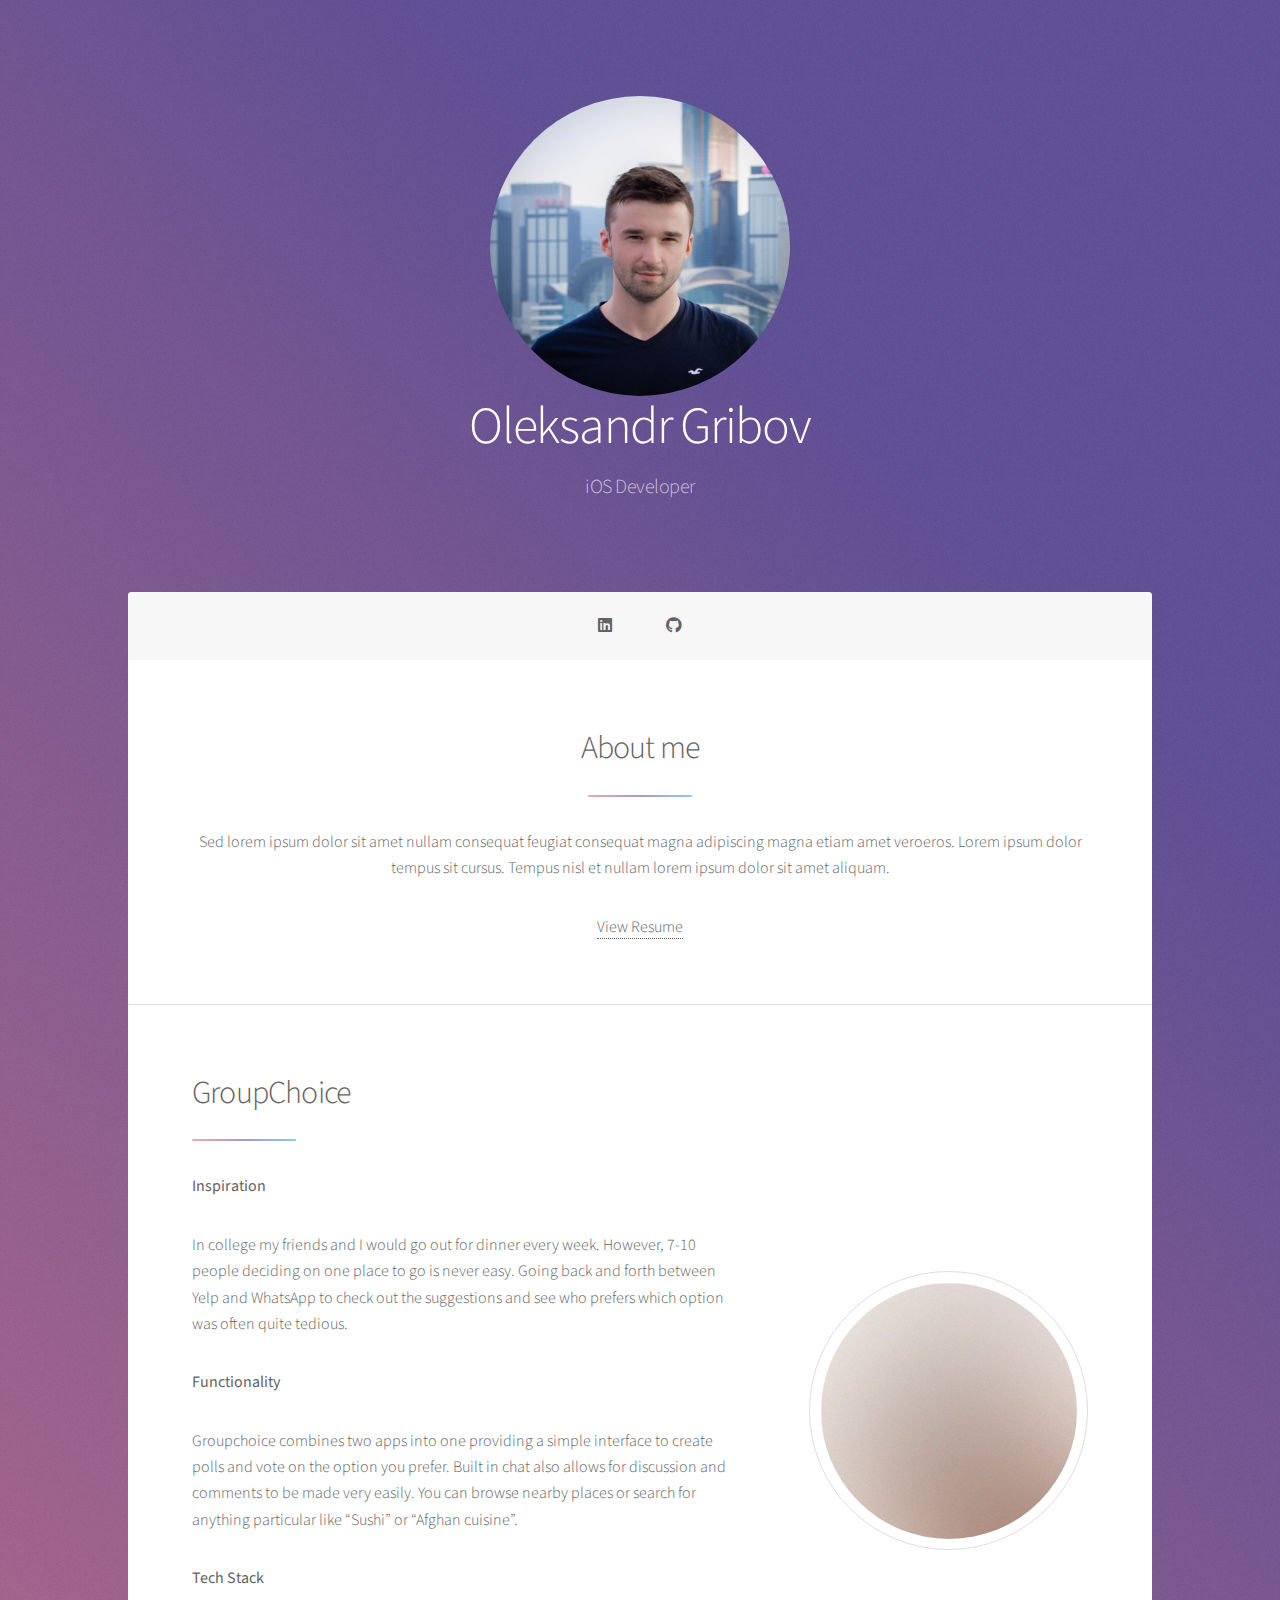
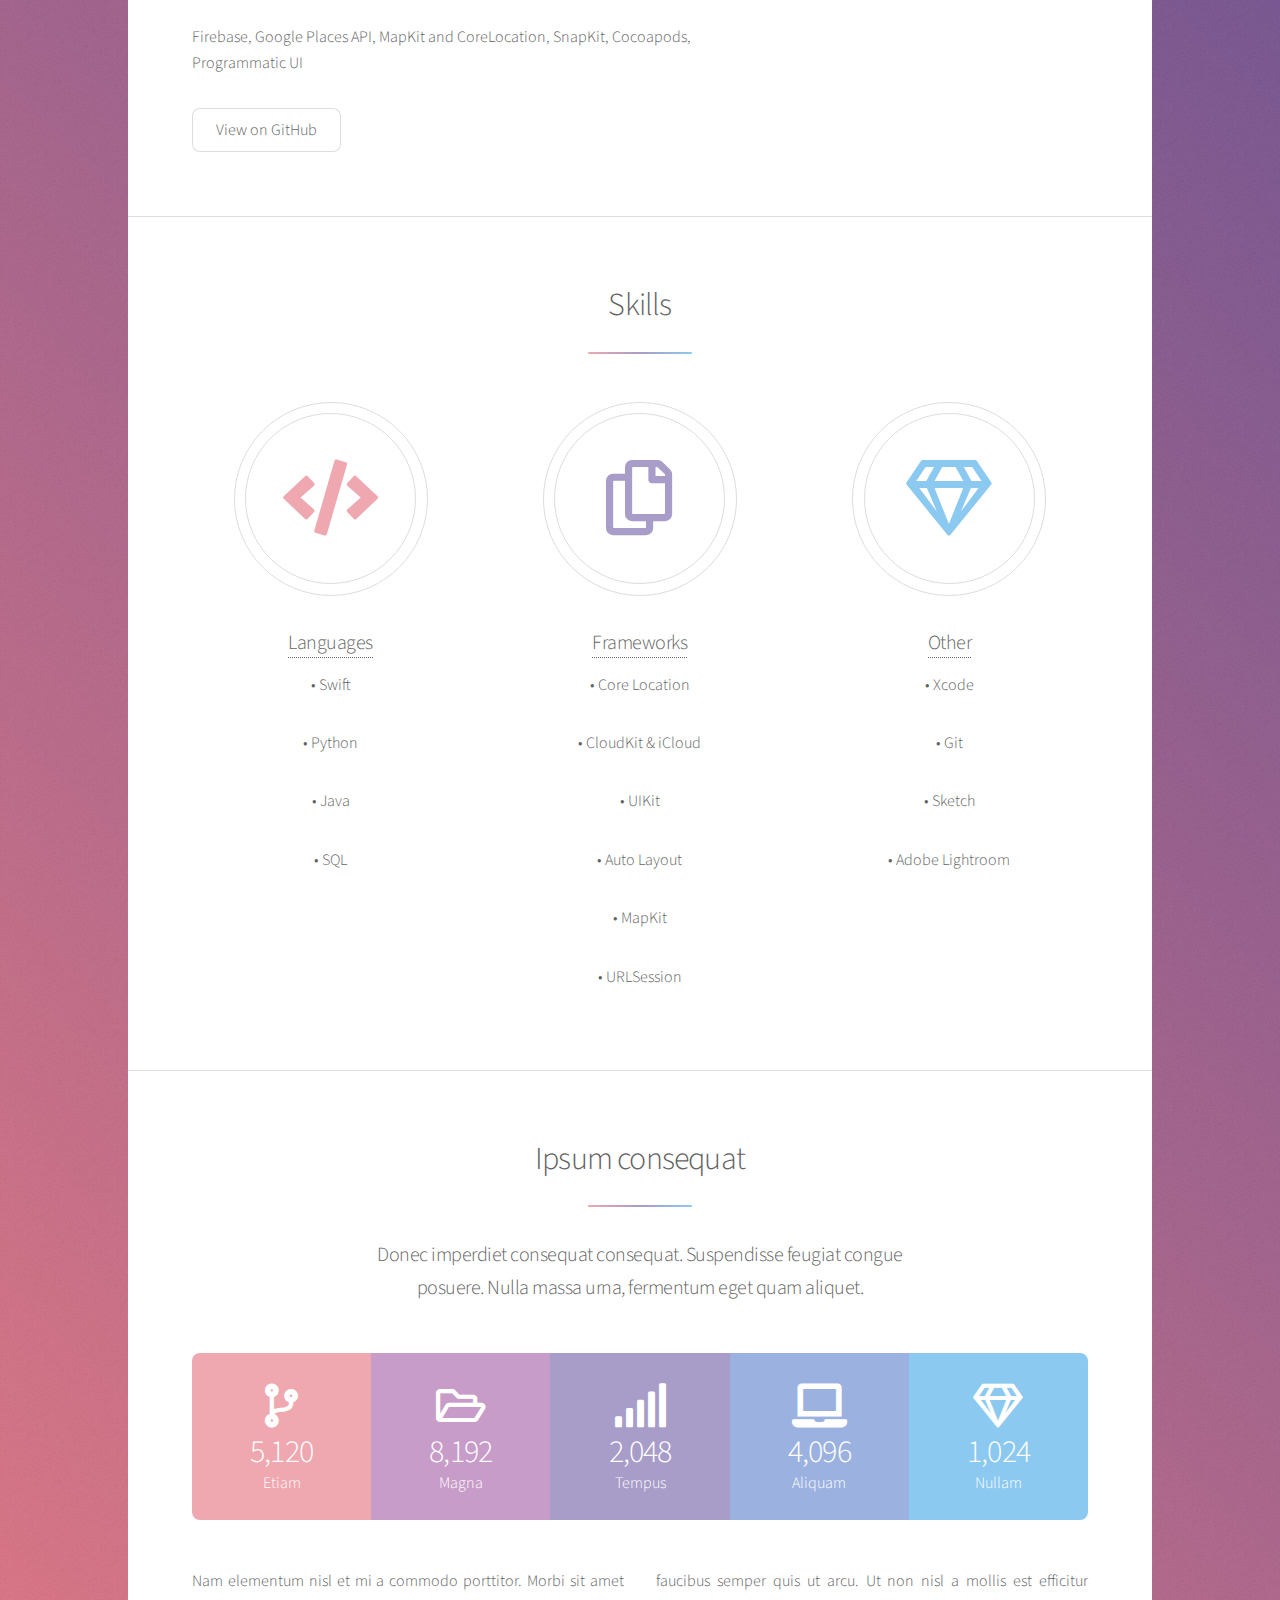
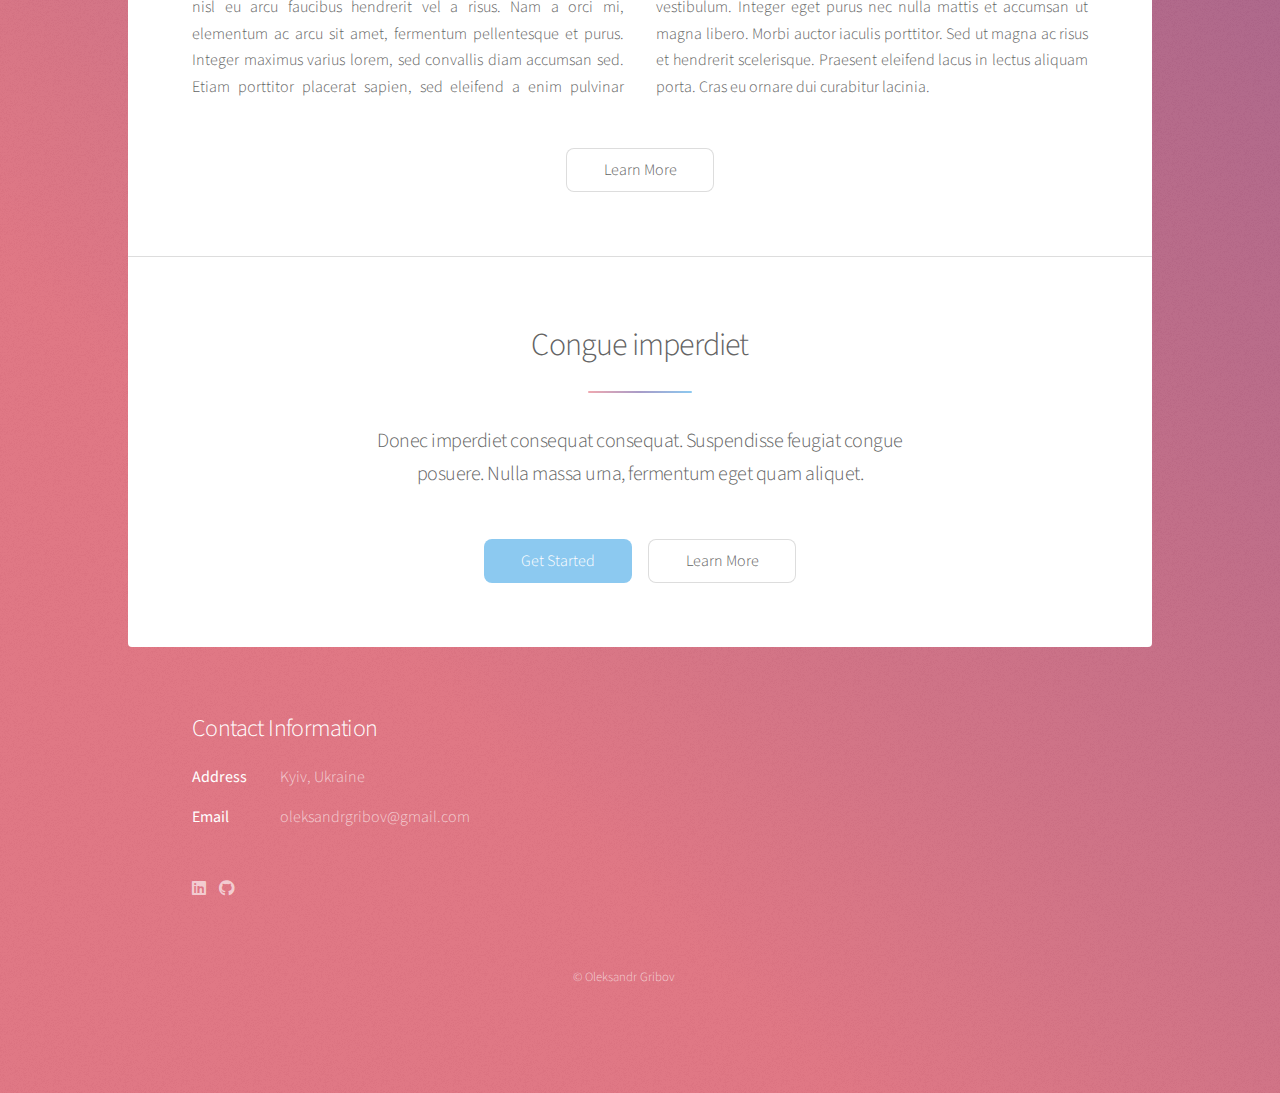
==== commit f96a584f: "changed skills section" ====
--- a/index.html
+++ b/index.html
@@ -59,14 +59,14 @@
 											<h2>GroupChoice</h2>
 										</header>
 										<p><b>Inspiration</b></p>
-										<p> In college my friends and I would go to dinner every week. 
+										<p> In college my friends and I would go out for dinner every week. 
 											 However, 7-10 people deciding on one place to go is never easy. 
 											 Going back and forth between Yelp and WhatsApp to check out the suggestions
 											  and see who prefers which option was often quite tedious.</p>
 										<p> <b>Functionality </b></p>
-										<p> Groupchoice combines two apps into one and provides a simple interface to create polls and vote on the option
-											 you preferr. Built in chat also allows for discussion and comments to be made very easily. 
-											 You could browse nearby places or search for anything particular like “Sushi” or “Afghan cuisine”. </p>
+										<p> Groupchoice combines two apps into one providing a simple interface to create polls and vote on the option
+											 you prefer. Built in chat also allows for discussion and comments to be made very easily. 
+											 You can browse nearby places or search for anything particular like “Sushi” or “Afghan cuisine”. </p>
 										<p> <b>Tech Stack </b></p>
 										<p> Firebase, Google Places API, MapKit and CoreLocation, SnapKit, Cocoapods, Programmatic UI </p>
 										<ul class="actions">
@@ -79,23 +79,37 @@
 						<!-- First Section -->
 							<section id="first" class="main special">
 								<header class="major">
-									<h2>Recent Projects</h2>
+									<h2>Skills</h2>
 								</header>
 								<ul class="features">
 									<li>
 										<span class="icon solid major style1 fa-code"></span>
-										<h3><a href="" class="title">GroupChoice</a></h3>
-										<p>Sed lorem amet ipsum dolor et amet nullam consequat a feugiat consequat tempus veroeros sed consequat.</p>
+										<h3><a href="" class="title">Languages</a></h3>
+										<p> &bull; Swift</p>
+										<p> &bull; Python</p>
+										<p> &bull; Java</p>
+										<p> &bull; SQL</p>
 									</li>
 									<li>
 										<span class="icon major style3 fa-copy"></span>
-										<h3><a href="" class="title">SimpleList</a></h3>
-										<p>Sed lorem amet ipsum dolor et amet nullam consequat a feugiat consequat tempus veroeros sed consequat.</p>
+										<h3><a href="" class="title">Frameworks</a></h3>
+										<p> &bull; Core Location</p>
+										<p> &bull; CloudKit & iCloud</p>
+										<p> &bull; UIKit</p>
+										<p> &bull; Auto Layout</p>
+										<p> &bull; MapKit </p>
+										<p> &bull; URLSession </p>
+
 									</li>
 									<li>
 										<span class="icon major style5 fa-gem"></span>
-										<h3><a href="" class="title">Sudoku Solver</a></h3>
-										<p>Sed lorem amet ipsum dolor et amet nullam consequat a feugiat consequat tempus veroeros sed consequat.</p>
+										<h3><a href="" class="title">Other</a></h3>
+										<p> &bull; Xcode</p>
+										<p> &bull; Git</p>
+										<p> &bull; Sketch</p>
+										<p> &bull; Adobe Lightroom</p>
+										
+
 									</li>
 								</ul>
 								<footer class="major">
@@ -177,7 +191,7 @@
 						<p class="copyright">&copy; Oleksandr Gribov</p>
 					</footer>
 
-			</div>
+			</div>	
 
 		<!-- Scripts -->
 			<script src="assets/js/jquery.min.js"></script>
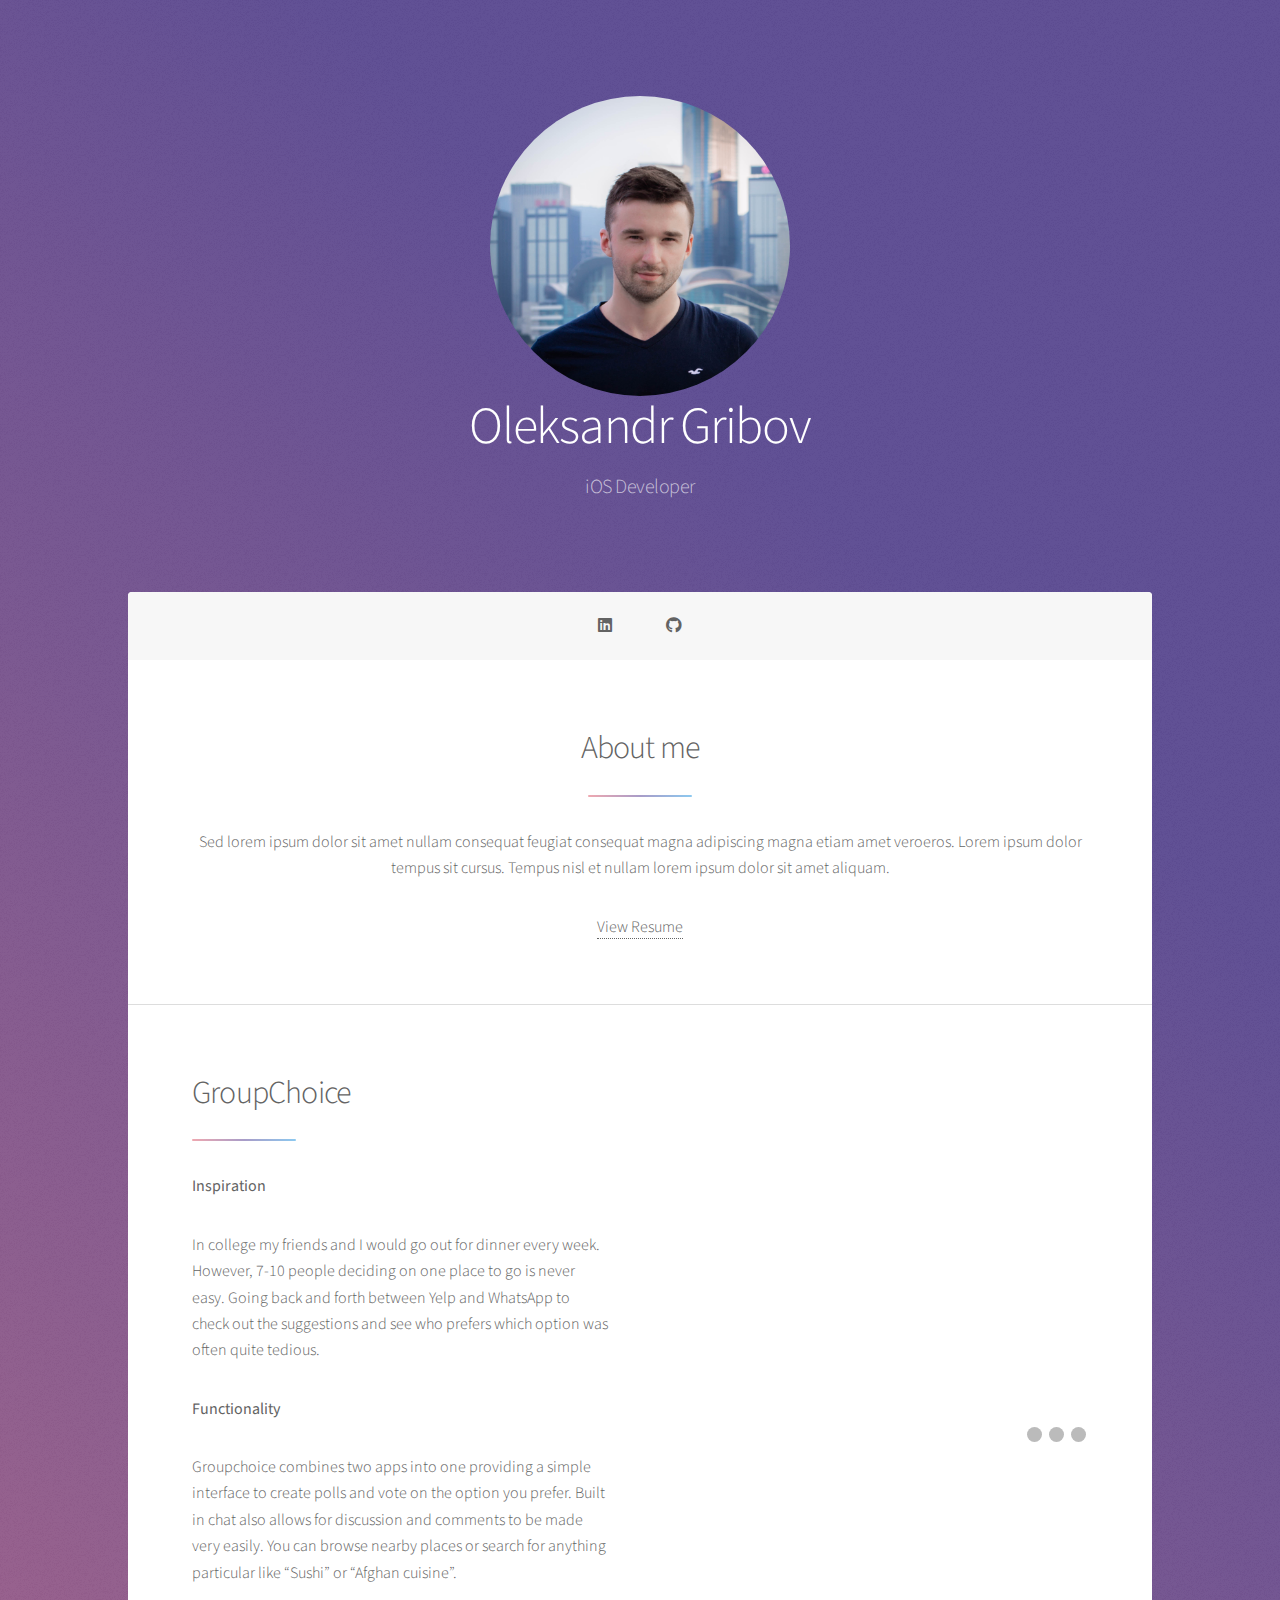
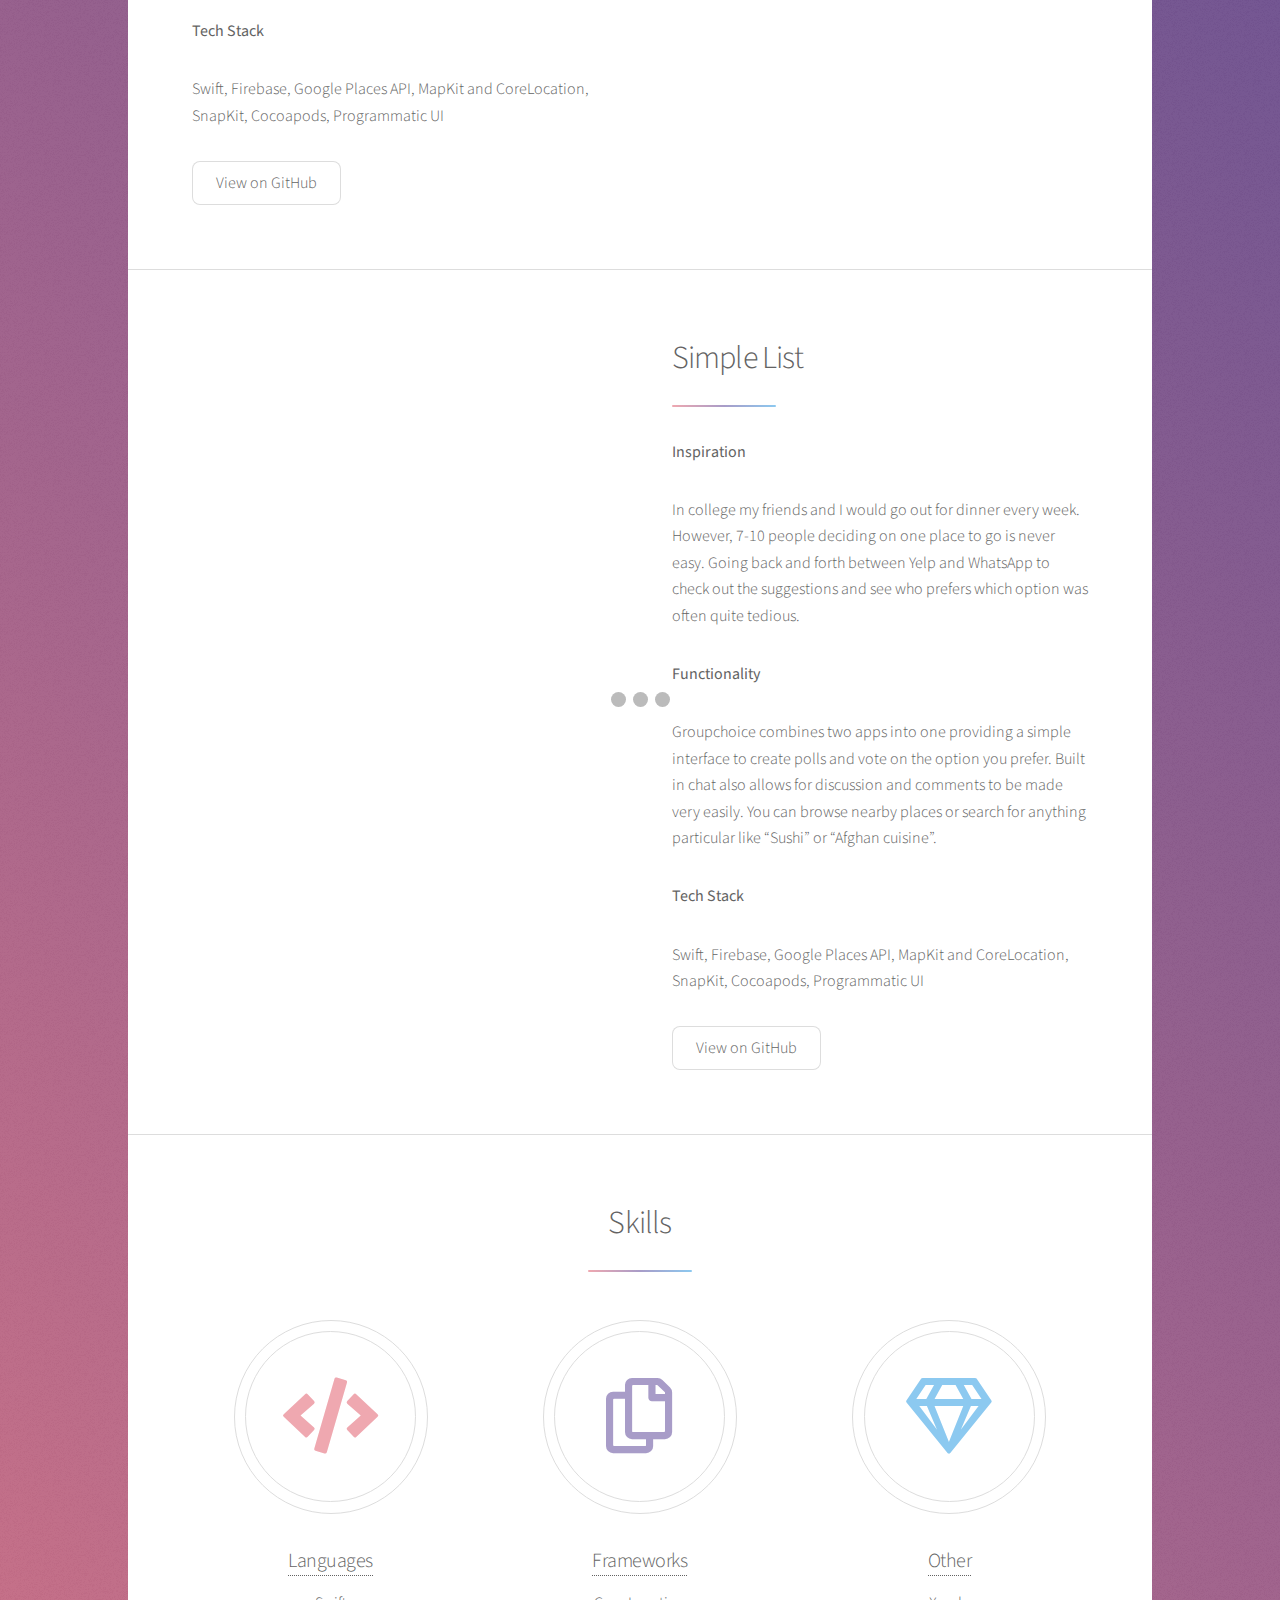
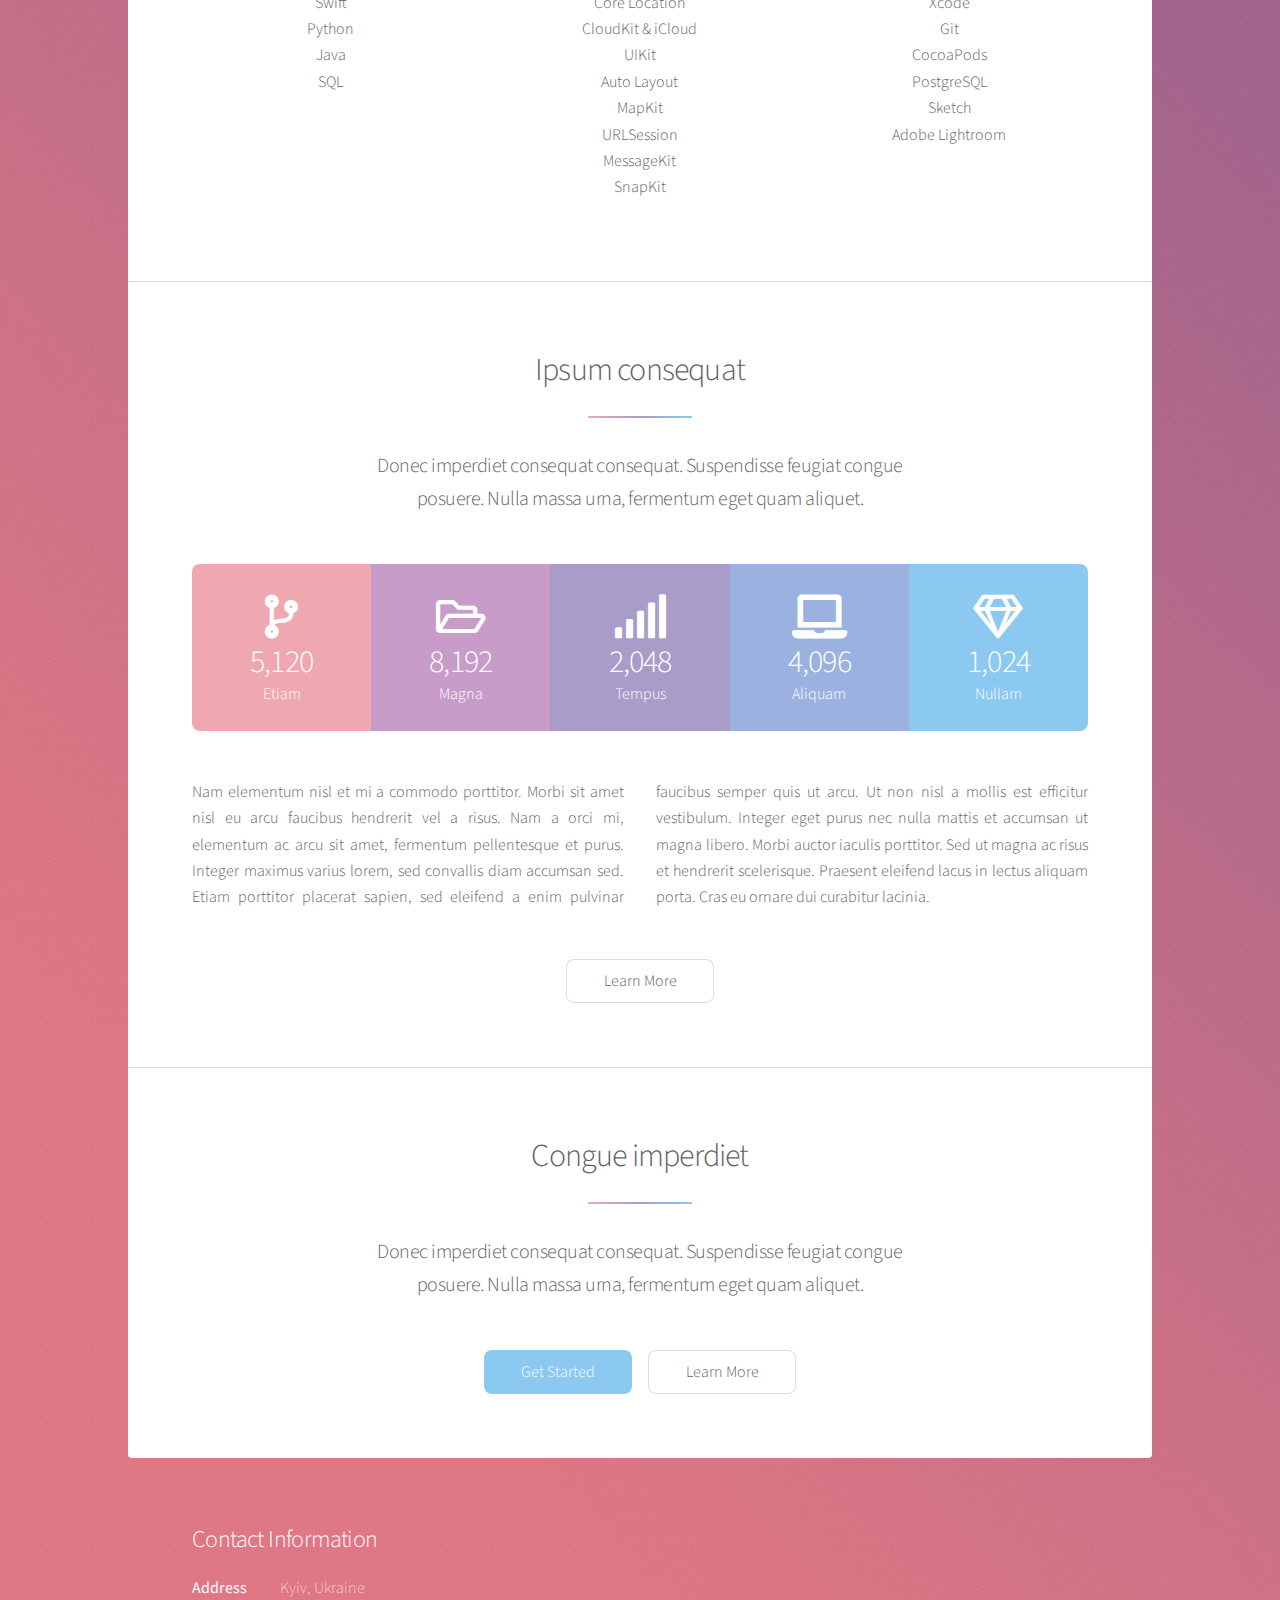
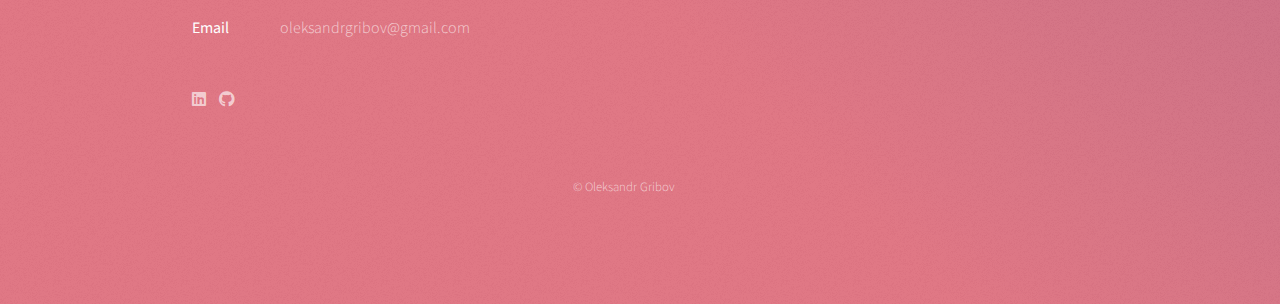
==== commit 1159443e: "layour changes" ====
--- a/index.html
+++ b/index.html
@@ -68,12 +68,103 @@
 											 you prefer. Built in chat also allows for discussion and comments to be made very easily. 
 											 You can browse nearby places or search for anything particular like “Sushi” or “Afghan cuisine”. </p>
 										<p> <b>Tech Stack </b></p>
-										<p> Firebase, Google Places API, MapKit and CoreLocation, SnapKit, Cocoapods, Programmatic UI </p>
+										<p> Swift, Firebase, Google Places API, MapKit and CoreLocation, SnapKit, Cocoapods, Programmatic UI </p>
 										<ul class="actions">
 											<li><a href="https://github.com/oleksandr-gribov/GroupChoice" class="button">View on GitHub</a></li>
 										</ul>
 									</div>
-									<span class="image"><img src="images/pic01.jpg" alt="" /></span>
+									
+									<!-- Slideshow container -->
+									<div class="slideshow-container">
+
+										<!-- Full-width images with number and caption text -->
+										<div class="mySlides fade">
+										<div class="numbertext">1 / 3</div>
+										<img src="images/pic01.jpg" style="width:100%">
+										<div class="text">Caption Text</div>
+										</div>
+									
+										<div class="mySlides fade">
+										<div class="numbertext">2 / 3</div>
+										<img src="images/pic02.jpg" style="width:100%">
+										<div class="text">Caption Two</div>
+										</div>
+									
+										<div class="mySlides fade">
+										<div class="numbertext">3 / 3</div>
+										<img src="images/pic03.jpg" style="width:100%">
+										<div class="text">Caption Three</div>
+										</div>
+									
+										<!-- Next and previous buttons -->
+										<a class="prev" onclick="plusSlides(-1)">&#10094;</a>
+										<a class="next" onclick="plusSlides(1)">&#10095;</a>
+									</div>
+									<br>
+									
+									<!-- The dots/circles -->
+									<div style="text-align:center">
+										<span class="dot" onclick="currentSlide(1)"></span>
+										<span class="dot" onclick="currentSlide(2)"></span>
+										<span class="dot" onclick="currentSlide(3)"></span>
+									</div>
+								</div>
+							</section>
+							<section id="intro" class="main">
+								<div class="spotlight">			
+									<!-- Slideshow container -->
+									<div class="slideshow-container">
+
+										<!-- Full-width images with number and caption text -->
+										<div class="mySlides fade">
+										<div class="numbertext">1 / 3</div>
+										<img src="images/pic01.jpg" style="width:100%">
+										<div class="text">Caption Text</div>
+										</div>
+									
+										<div class="mySlides fade">
+										<div class="numbertext">2 / 3</div>
+										<img src="images/pic02.jpg" style="width:100%">
+										<div class="text">Caption Two</div>
+										</div>
+									
+										<div class="mySlides fade">
+										<div class="numbertext">3 / 3</div>
+										<img src="images/pic03.jpg" style="width:100%">
+										<div class="text">Caption Three</div>
+										</div>
+									
+										<!-- Next and previous buttons -->
+										<a class="prev" onclick="plusSlides(-1)">&#10094;</a>
+										<a class="next" onclick="plusSlides(1)">&#10095;</a>
+									</div>
+									<br>
+									
+									<!-- The dots/circles -->
+									<div style="text-align:center">
+										<span class="dot" onclick="currentSlide(1)"></span>
+										<span class="dot" onclick="currentSlide(2)"></span>
+										<span class="dot" onclick="currentSlide(3)"></span>
+									</div>
+									<div class="content">
+										<header class="major">
+											<h2>Simple List</h2>
+										</header>
+										<p><b>Inspiration</b></p>
+										<p> In college my friends and I would go out for dinner every week. 
+											 However, 7-10 people deciding on one place to go is never easy. 
+											 Going back and forth between Yelp and WhatsApp to check out the suggestions
+											  and see who prefers which option was often quite tedious.</p>
+										<p> <b>Functionality </b></p>
+										<p> Groupchoice combines two apps into one providing a simple interface to create polls and vote on the option
+											 you prefer. Built in chat also allows for discussion and comments to be made very easily. 
+											 You can browse nearby places or search for anything particular like “Sushi” or “Afghan cuisine”. </p>
+										<p> <b>Tech Stack </b></p>
+										<p> Swift, Firebase, Google Places API, MapKit and CoreLocation, SnapKit, Cocoapods, Programmatic UI </p>
+										<ul class="actions">
+											<li><a href="https://github.com/oleksandr-gribov/GroupChoice" class="button">View on GitHub</a></li>
+										</ul>
+									</div>
 								</div>
 							</section>
 						<!-- First Section -->
@@ -85,31 +176,34 @@
 									<li>
 										<span class="icon solid major style1 fa-code"></span>
 										<h3><a href="" class="title">Languages</a></h3>
-										<p> &bull; Swift</p>
-										<p> &bull; Python</p>
-										<p> &bull; Java</p>
-										<p> &bull; SQL</p>
+										<p>  Swift <br>
+										  Python <br>
+										 Java <br>
+										  SQL</p>
 									</li>
 									<li>
 										<span class="icon major style3 fa-copy"></span>
 										<h3><a href="" class="title">Frameworks</a></h3>
-										<p> &bull; Core Location</p>
-										<p> &bull; CloudKit & iCloud</p>
-										<p> &bull; UIKit</p>
-										<p> &bull; Auto Layout</p>
-										<p> &bull; MapKit </p>
-										<p> &bull; URLSession </p>
+										<p> Core Location<br>
+										  CloudKit & iCloud<br>
+										  UIKit<br>
+									      Auto Layout<br>
+										  MapKit <br>
+										  URLSession <br>
+										  MessageKit <br>
+										  SnapKit </p>
 
 									</li>
 									<li>
 										<span class="icon major style5 fa-gem"></span>
 										<h3><a href="" class="title">Other</a></h3>
-										<p> &bull; Xcode</p>
-										<p> &bull; Git</p>
-										<p> &bull; Sketch</p>
-										<p> &bull; Adobe Lightroom</p>
-										
-
+										<p> Xcode<br>
+										 Git<br>
+										 CocoaPods<br>
+										 PostgreSQL<br>
+										 Sketch<br>
+										 Adobe Lightroom</p>
+									
 									</li>
 								</ul>
 								<footer class="major">
--- a/assets/css/main.css
+++ b/assets/css/main.css
@@ -2982,7 +2982,100 @@
 				}
 
 		}
-
+		* {box-sizing:border-box}
+		/* Slideshow container */
+	.slideshow-container {
+		max-width: 500px;
+		position: relative;
+		margin: auto;
+		background-color: red;
+	  }
+	  
+	  /* Hide the images by default */
+	  .mySlides {
+		display: none;
+	  }
+	  
+	  /* Next & previous buttons */
+	  .prev, .next {
+		cursor: pointer;
+		position: absolute;
+		top: 50%;
+		width: auto;
+		margin-top: -22px;
+		padding: 16px;
+		color: white;
+		font-weight: bold;
+		font-size: 18px;
+		transition: 0.6s ease;
+		border-radius: 0 3px 3px 0;
+		user-select: none;
+	  }
+	  
+	  /* Position the "next button" to the right */
+	  .next {
+		right: 0;
+		border-radius: 3px 0 0 3px;
+	  }
+	  
+	  /* On hover, add a black background color with a little bit see-through */
+	  .prev:hover, .next:hover {
+		background-color: rgba(0,0,0,0.8);
+	  }
+	  
+	  /* Caption text */
+	  .text {
+		color: #f2f2f2;
+		font-size: 15px;
+		padding: 8px 12px;
+		position: absolute;
+		bottom: 8px;
+		width: 100%;
+		text-align: center;
+	  }
+	  
+	  /* Number text (1/3 etc) */
+	  .numbertext {
+		color: #f2f2f2;
+		font-size: 12px;
+		padding: 8px 12px;
+		position: absolute;
+		top: 0;
+	  }
+	  
+	  /* The dots/bullets/indicators */
+	  .dot {
+		cursor: pointer;
+		height: 15px;
+		width: 15px;
+		margin: 0 2px;
+		background-color: #bbb;
+		border-radius: 50%;
+		display: inline-block;
+		transition: background-color 0.6s ease;
+	  }
+	  
+	  .active, .dot:hover {
+		background-color: #717171;
+	  }
+	  
+	  /* Fading animation */
+	  .fade {
+		-webkit-animation-name: fade;
+		-webkit-animation-duration: 1.5s;
+		animation-name: fade;
+		animation-duration: 1.5s;
+	  }
+	  
+	  @-webkit-keyframes fade {
+		from {opacity: .4}
+		to {opacity: 1}
+	  }
+	  
+	  @keyframes fade {
+		from {opacity: .4}
+		to {opacity: 1}
+	  }
 /* Spotlight */
 
 	.spotlight {
@@ -3016,8 +3109,10 @@
 			display: inline-block;
 			margin-left: 4em;
 			padding: 0.65em;
-			border-radius: 100%;
-			border: solid 1px;
+		
+		}
+		.spotlight .slideshow-container { 
+			flex: 1;
 		}
 
 			.spotlight .image img {
